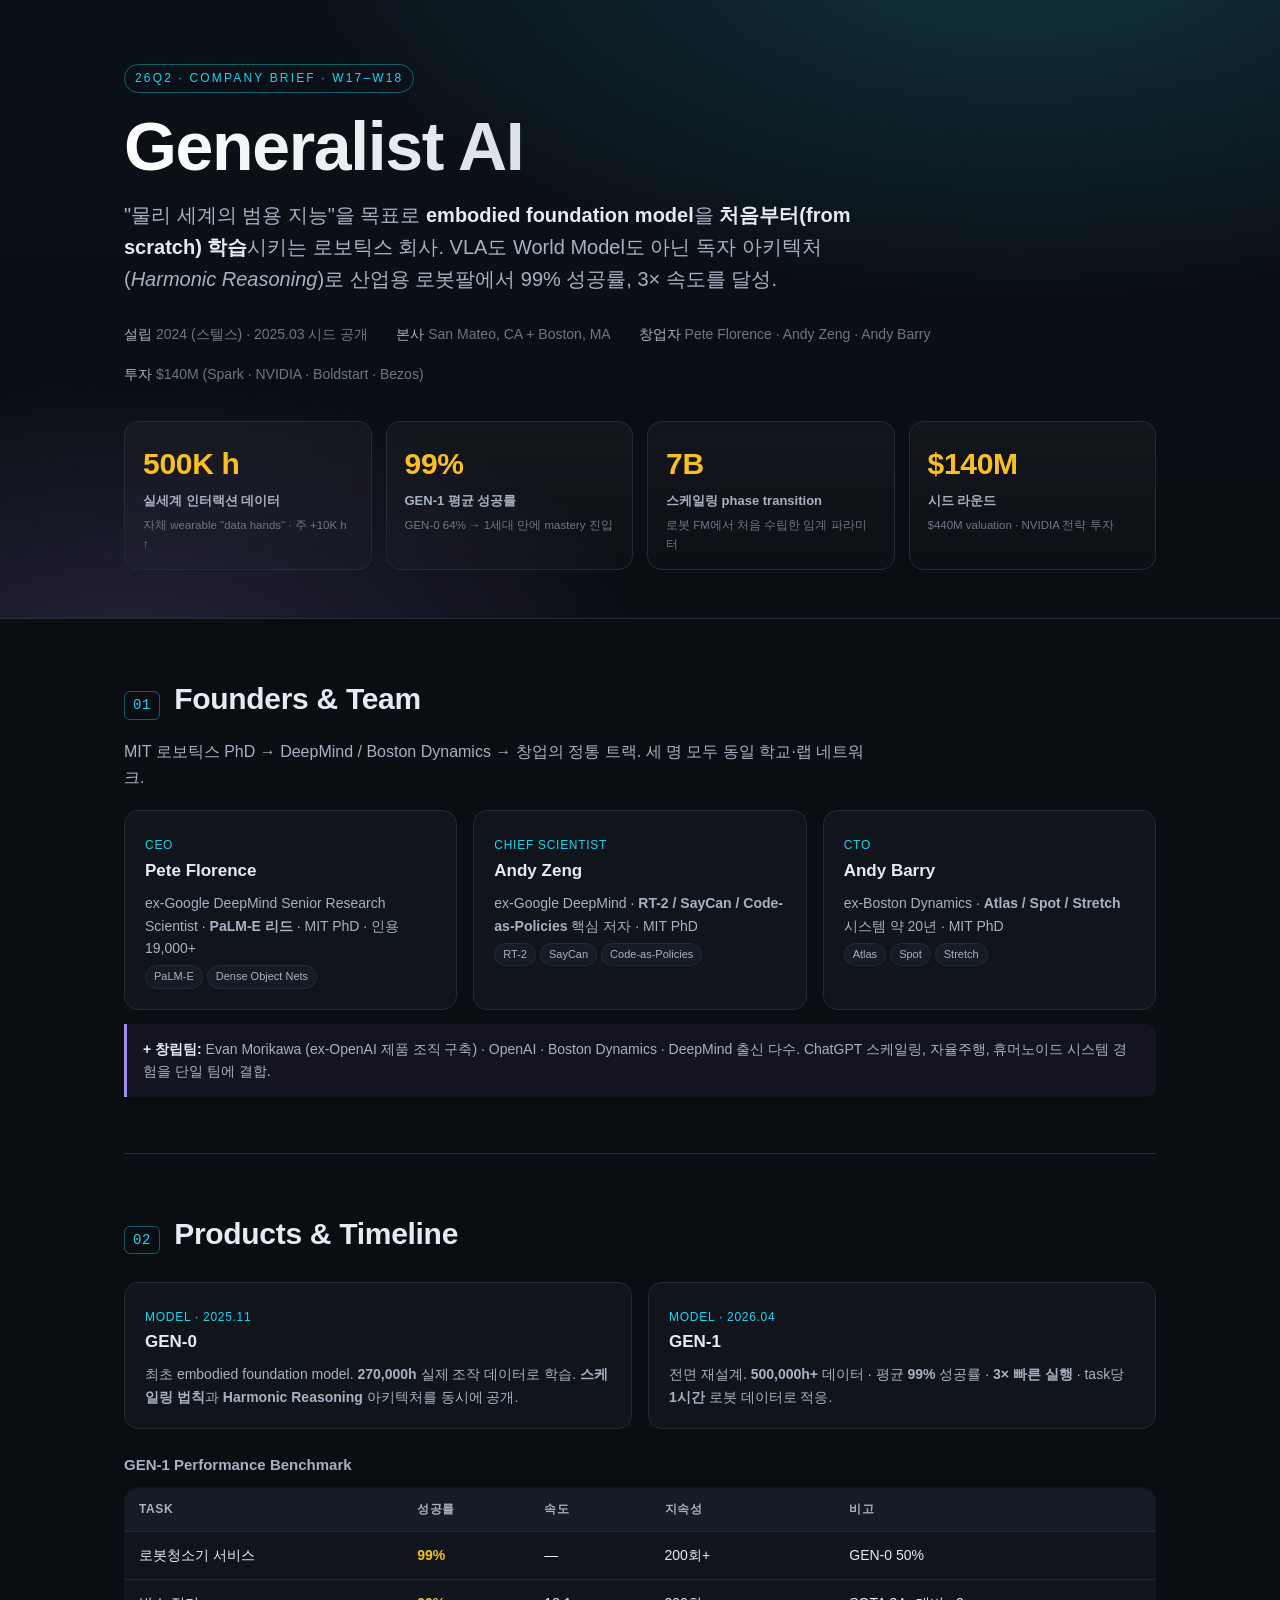
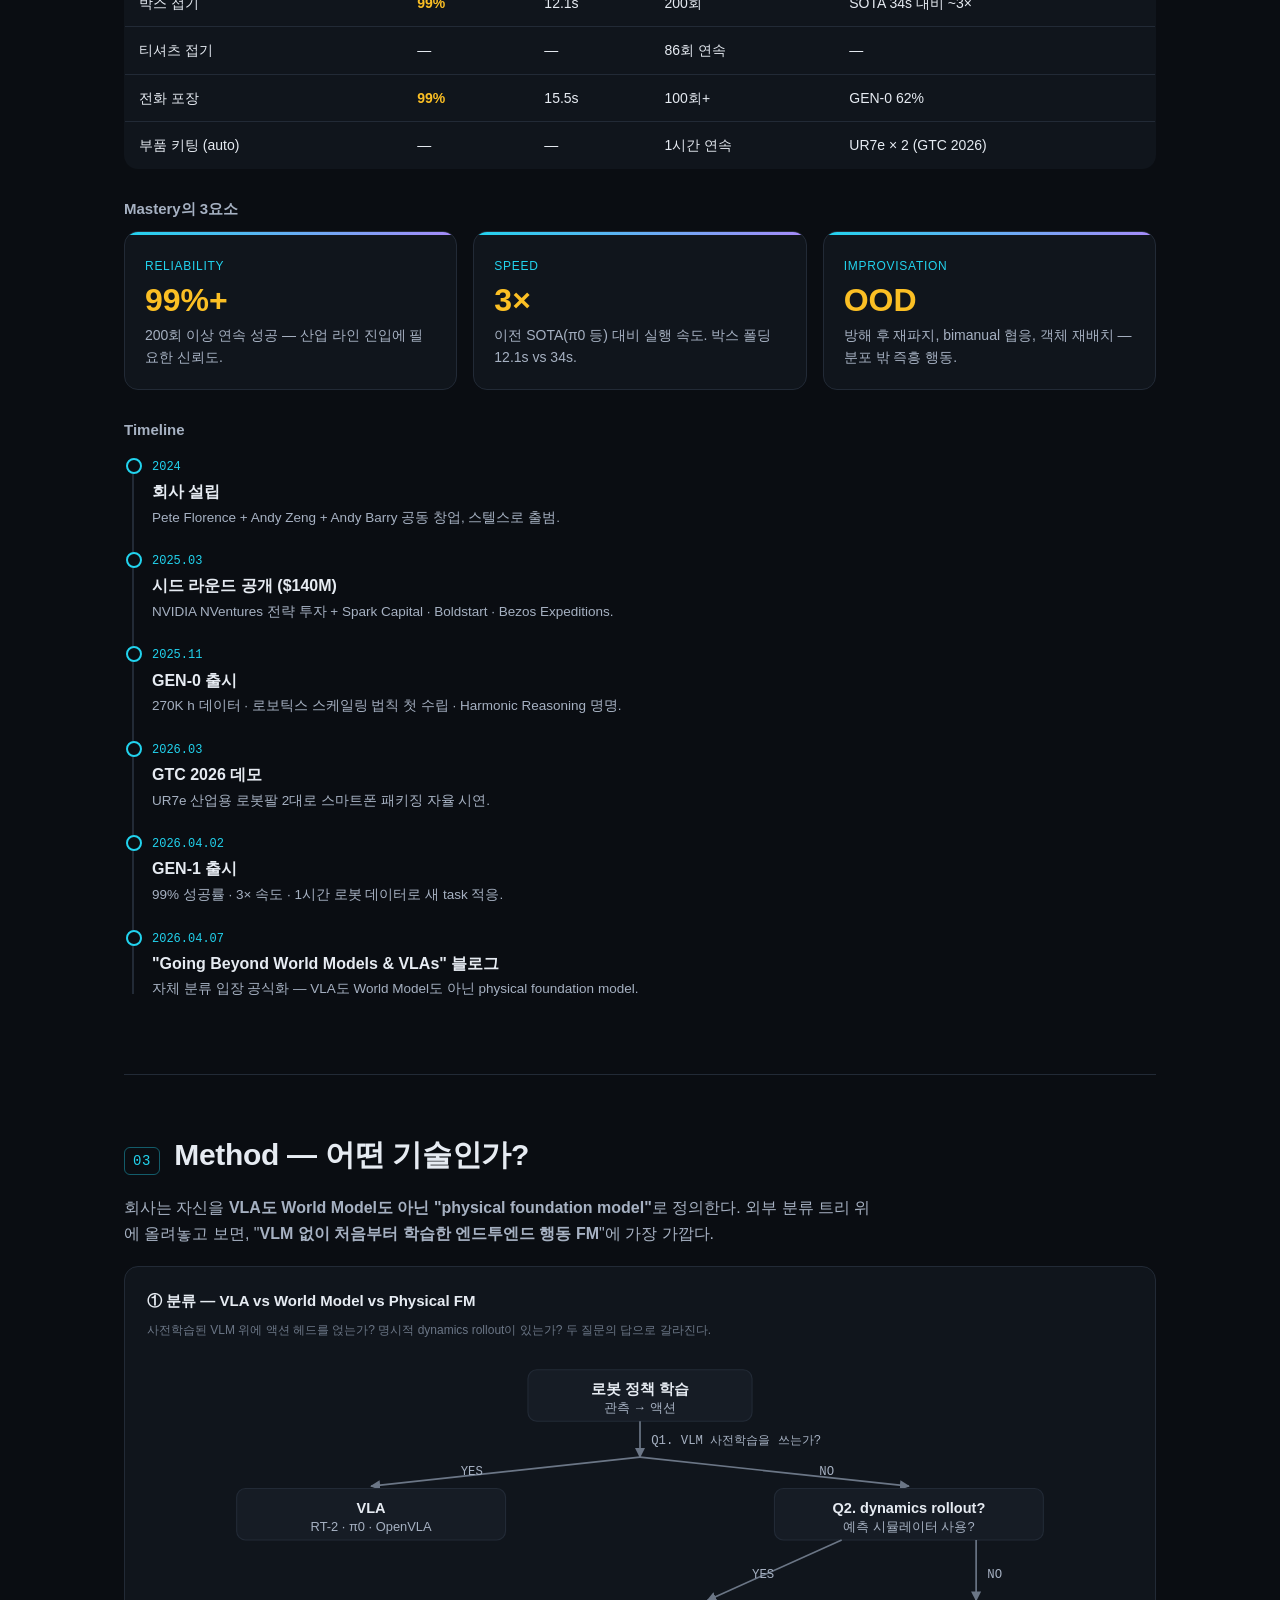
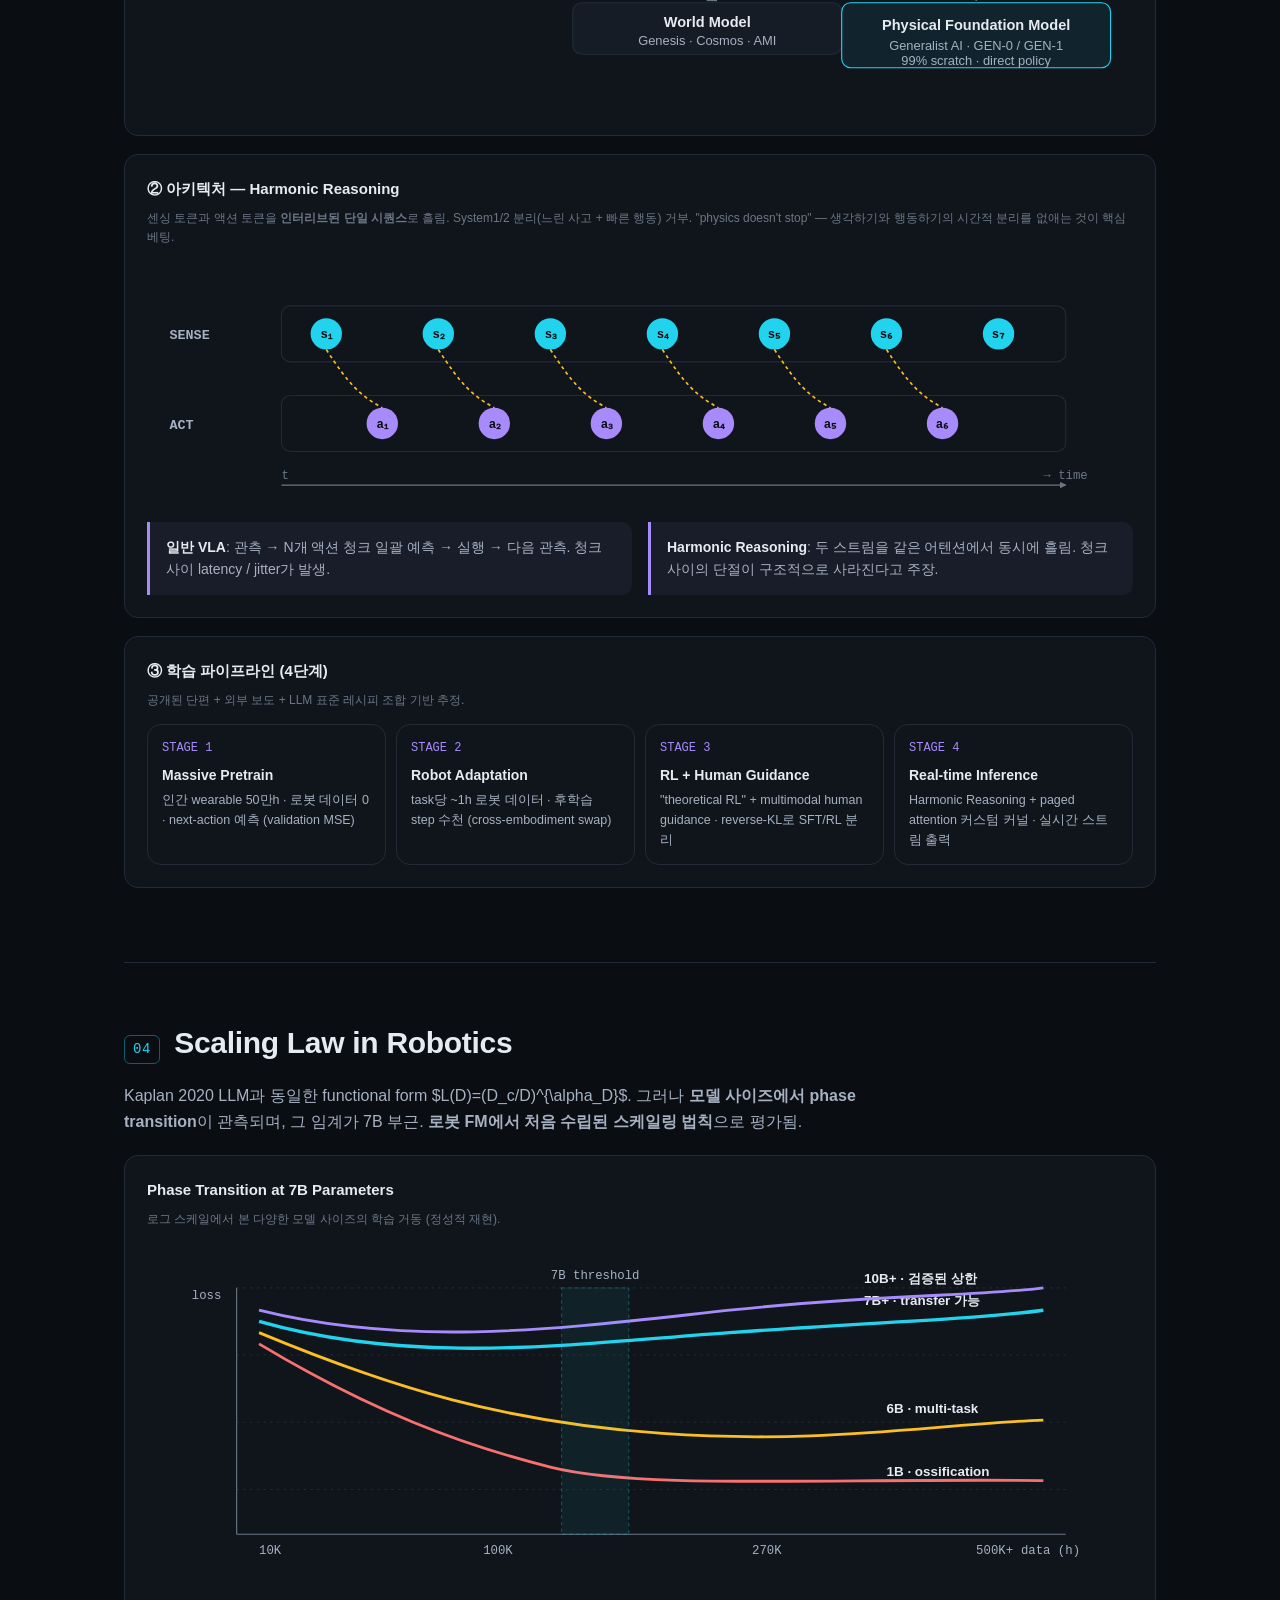
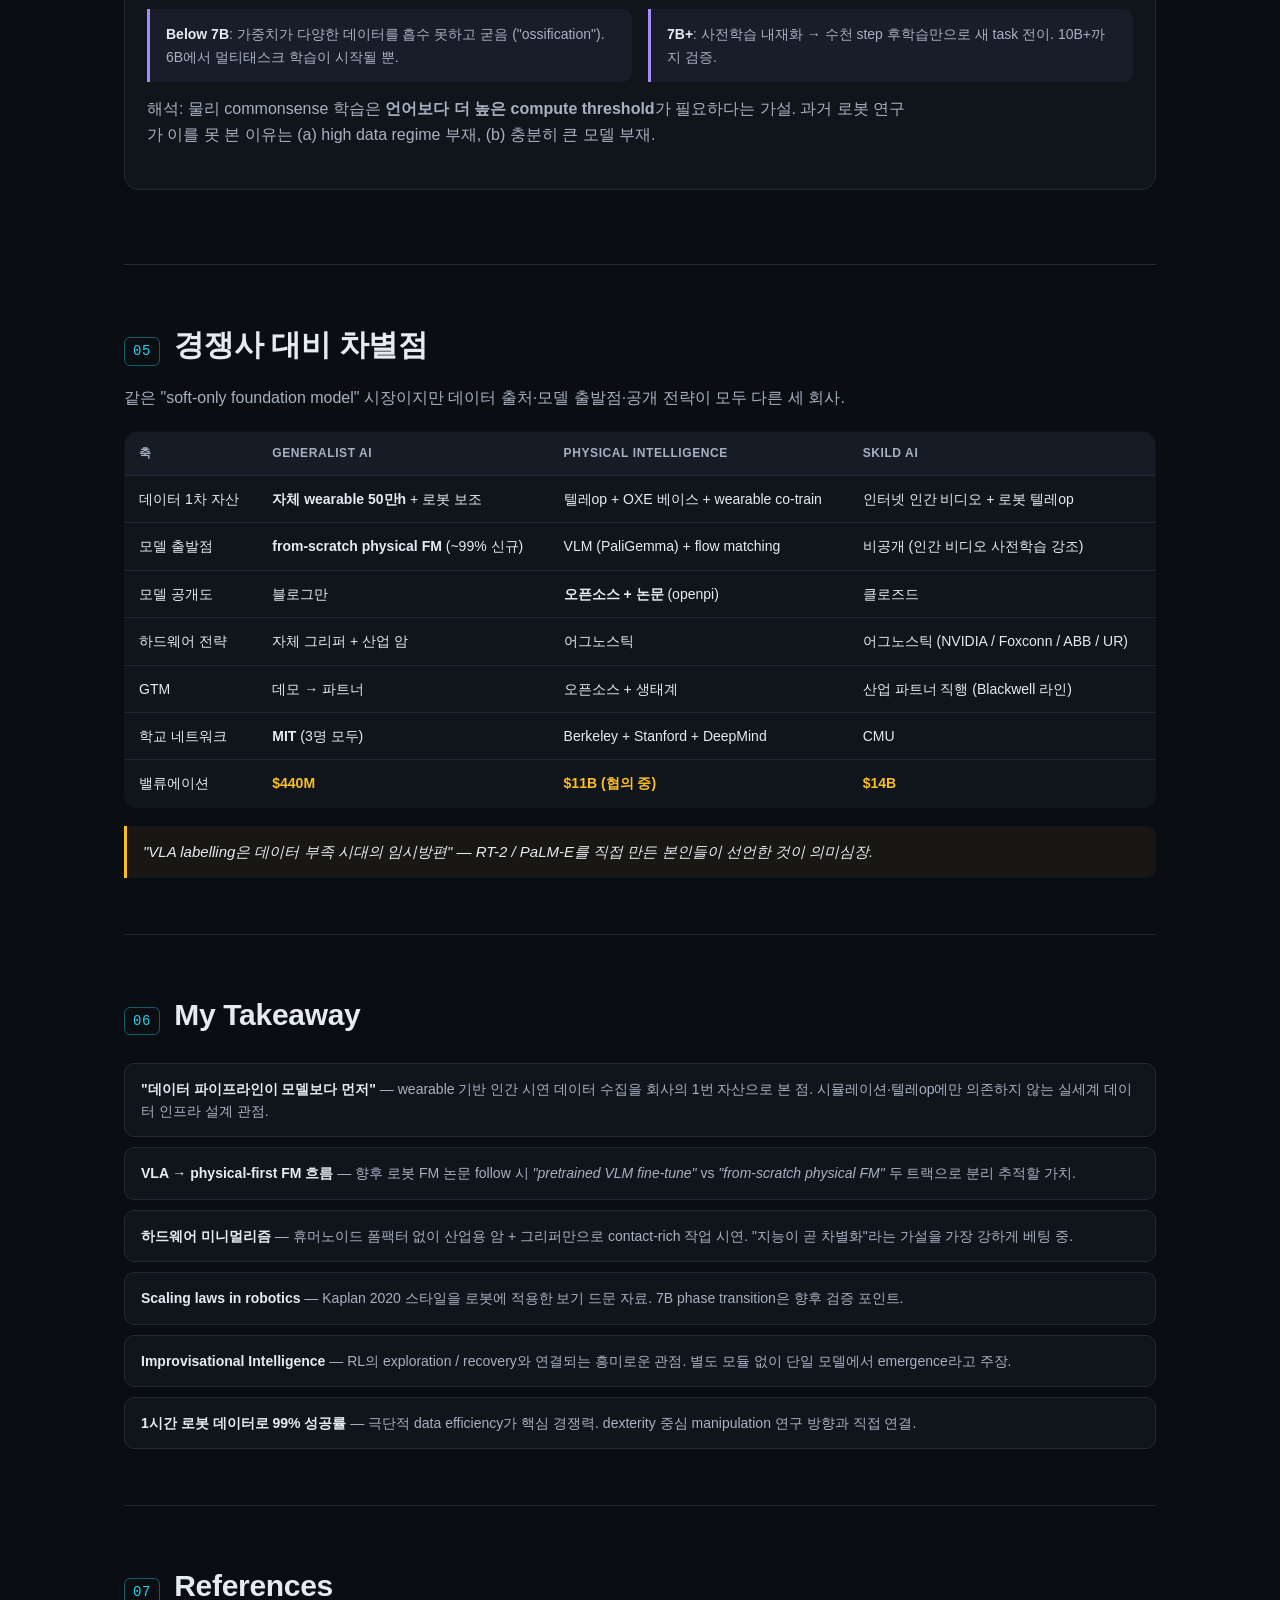
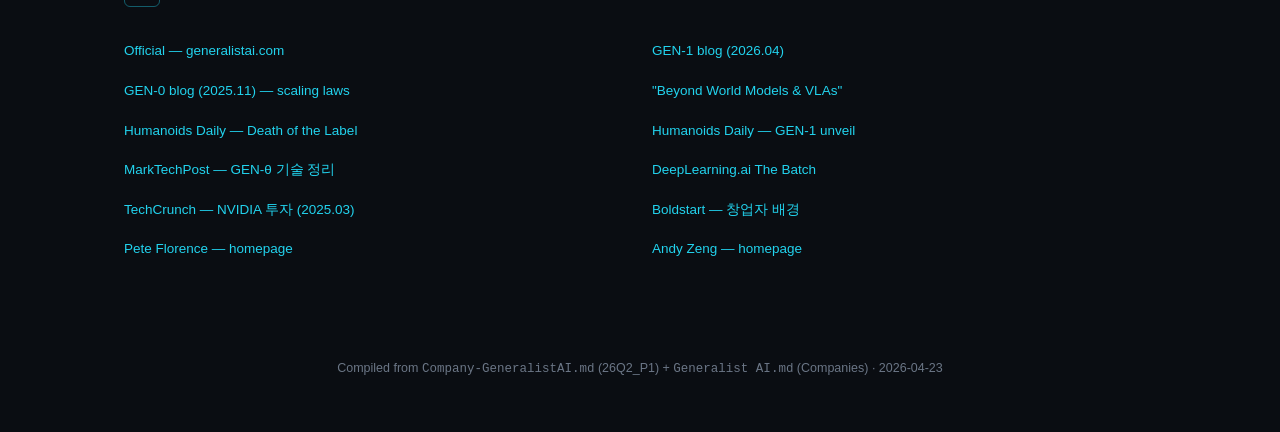
==== Company-GeneralistAI.html @ 7116df8a "Publish Generalist AI brief and LLM_WIKI explainer Initial publish branch with two static HTML brief" ====
<!doctype html>
<html lang="ko">
<head>
<meta charset="utf-8" />
<meta name="viewport" content="width=device-width,initial-scale=1" />
<title>Generalist AI — Company Brief</title>
<style>
  :root{
    --bg:#0a0d12;
    --bg-2:#10151c;
    --bg-3:#161c25;
    --line:#222a36;
    --text:#e6ebf2;
    --text-2:#a6b1c2;
    --muted:#6b7686;
    --accent:#22d3ee;       /* cyan — 데이터/모델 */
    --accent-2:#fbbf24;     /* amber — 강조 수치 */
    --accent-3:#a78bfa;     /* purple — method */
    --good:#34d399;
    --warn:#f87171;
    --radius:14px;
    --maxw:1080px;
  }
  *{box-sizing:border-box}
  html,body{margin:0;padding:0;background:var(--bg);color:var(--text);
    font-family:-apple-system,BlinkMacSystemFont,"Pretendard","Segoe UI",Roboto,"Apple SD Gothic Neo",sans-serif;
    line-height:1.6;-webkit-font-smoothing:antialiased}
  code,.mono{font-family:ui-monospace,SFMono-Regular,"SF Mono",Menlo,Consolas,monospace}
  a{color:var(--accent);text-decoration:none;border-bottom:1px dashed rgba(34,211,238,.4)}
  a:hover{color:#67e8f9;border-bottom-color:#67e8f9}

  .wrap{max-width:var(--maxw);margin:0 auto;padding:0 24px}

  /* ---------- HERO ---------- */
  header.hero{
    position:relative;overflow:hidden;
    background:
      radial-gradient(1200px 600px at 80% -10%, rgba(34,211,238,.18), transparent 60%),
      radial-gradient(900px 500px at 10% 110%, rgba(167,139,250,.18), transparent 60%),
      linear-gradient(180deg, #0b1118, #0a0d12);
    border-bottom:1px solid var(--line);
  }
  .hero-inner{padding:64px 24px 48px}
  .eyebrow{
    display:inline-block;color:var(--accent);font-size:12px;letter-spacing:.18em;
    text-transform:uppercase;border:1px solid rgba(34,211,238,.4);
    padding:4px 10px;border-radius:999px;margin-bottom:18px
  }
  h1.title{
    font-size:clamp(36px,6vw,68px);line-height:1.05;margin:0 0 16px;
    letter-spacing:-.02em;font-weight:800;
    background:linear-gradient(90deg,#fff 0%,#a6b1c2 100%);
    -webkit-background-clip:text;background-clip:text;color:transparent;
  }
  .lede{font-size:clamp(16px,2vw,20px);color:var(--text-2);max-width:780px;margin:0 0 28px}
  .lede strong{color:var(--text)}
  .meta-row{display:flex;flex-wrap:wrap;gap:18px 28px;color:var(--muted);font-size:14px}
  .meta-row span b{color:var(--text-2);font-weight:500}

  /* ---------- STATS ---------- */
  .stats{
    display:grid;grid-template-columns:repeat(4,1fr);gap:14px;
    margin:36px 0 0
  }
  @media (max-width:760px){.stats{grid-template-columns:repeat(2,1fr)}}
  .stat{
    background:linear-gradient(180deg,rgba(255,255,255,.03),rgba(255,255,255,.01));
    border:1px solid var(--line);border-radius:var(--radius);
    padding:18px 18px 16px;
  }
  .stat .num{font-size:clamp(24px,3vw,30px);font-weight:700;color:var(--accent-2);letter-spacing:-.01em}
  .stat .lbl{color:var(--text-2);font-size:13px;margin-top:4px}
  .stat .sub{color:var(--muted);font-size:11.5px;margin-top:6px}

  /* ---------- SECTIONS ---------- */
  section{padding:56px 0;border-bottom:1px solid var(--line)}
  section:last-of-type{border-bottom:none}
  .h2{display:flex;align-items:baseline;gap:14px;margin:0 0 24px}
  .h2 .num{
    font-family:ui-monospace,monospace;color:var(--accent);
    font-size:14px;letter-spacing:.05em;border:1px solid rgba(34,211,238,.4);
    padding:2px 8px;border-radius:6px
  }
  .h2 h2{font-size:clamp(22px,3vw,30px);margin:0;letter-spacing:-.01em}
  .lead{color:var(--text-2);max-width:760px;margin:-8px 0 20px}

  /* ---------- CARDS ---------- */
  .grid-3{display:grid;grid-template-columns:repeat(3,1fr);gap:16px}
  .grid-2{display:grid;grid-template-columns:repeat(2,1fr);gap:16px}
  @media (max-width:820px){.grid-3,.grid-2{grid-template-columns:1fr}}

  .card{
    background:var(--bg-2);border:1px solid var(--line);border-radius:var(--radius);
    padding:20px
  }
  .card h3{margin:0 0 6px;font-size:17px}
  .card .role{color:var(--accent);font-size:12px;letter-spacing:.06em;text-transform:uppercase}
  .card p{color:var(--text-2);margin:8px 0 0;font-size:14px}
  .pill{
    display:inline-block;font-size:11px;color:var(--text-2);
    border:1px solid var(--line);border-radius:999px;padding:2px 8px;margin:6px 4px 0 0;
    background:var(--bg-3)
  }

  /* mastery cards */
  .mastery .card{position:relative;overflow:hidden}
  .mastery .card::before{
    content:"";position:absolute;inset:0 0 auto 0;height:3px;
    background:linear-gradient(90deg,var(--accent),var(--accent-3))
  }
  .mastery .big{font-size:32px;font-weight:800;color:var(--accent-2);line-height:1;margin-top:6px}

  /* ---------- TABLES ---------- */
  table{width:100%;border-collapse:collapse;font-size:14px;background:var(--bg-2);
    border:1px solid var(--line);border-radius:var(--radius);overflow:hidden}
  th,td{padding:12px 14px;text-align:left;border-bottom:1px solid var(--line);vertical-align:top}
  th{background:var(--bg-3);color:var(--text-2);font-weight:600;font-size:12px;
    letter-spacing:.05em;text-transform:uppercase}
  tr:last-child td{border-bottom:none}
  td.num{font-variant-numeric:tabular-nums;color:var(--accent-2);font-weight:600}
  .scroll{overflow-x:auto}

  /* ---------- TIMELINE ---------- */
  .timeline{position:relative;padding-left:28px;margin:0}
  .timeline::before{content:"";position:absolute;left:8px;top:6px;bottom:6px;width:2px;background:var(--line)}
  .tl-item{position:relative;margin:0 0 18px}
  .tl-item::before{content:"";position:absolute;left:-26px;top:6px;width:12px;height:12px;border-radius:50%;
    background:var(--bg);border:2px solid var(--accent)}
  .tl-item .date{font-family:ui-monospace,monospace;color:var(--accent);font-size:12px}
  .tl-item .ev{color:var(--text);font-weight:600;margin-top:2px}
  .tl-item .desc{color:var(--text-2);font-size:13.5px;margin-top:2px}

  /* ---------- METHOD diagrams ---------- */
  .diagram{
    background:var(--bg-2);border:1px solid var(--line);border-radius:var(--radius);
    padding:22px;margin:0 0 18px
  }
  .diagram h3{margin:0 0 8px;font-size:15px;color:var(--text)}
  .diagram .cap{color:var(--muted);font-size:12px;margin:0 0 14px}
  svg{display:block;max-width:100%;height:auto}

  /* pipeline */
  .pipeline{display:grid;grid-template-columns:repeat(4,1fr);gap:10px}
  @media (max-width:820px){.pipeline{grid-template-columns:1fr 1fr}}
  .stage{
    background:var(--bg-2);border:1px solid var(--line);border-radius:var(--radius);padding:14px;
    position:relative
  }
  .stage .step{font-family:ui-monospace,monospace;color:var(--accent-3);font-size:12px}
  .stage h4{margin:6px 0 4px;font-size:14px}
  .stage p{margin:0;color:var(--text-2);font-size:12.5px}

  /* takeaways */
  ul.tk{list-style:none;padding:0;margin:0;display:grid;gap:10px}
  ul.tk li{
    background:var(--bg-2);border:1px solid var(--line);border-radius:10px;padding:14px 16px;
    color:var(--text-2);font-size:14px
  }
  ul.tk li b{color:var(--text)}

  /* references */
  .refs{display:grid;grid-template-columns:1fr 1fr;gap:6px 24px}
  @media (max-width:760px){.refs{grid-template-columns:1fr}}
  .refs a{font-size:13.5px;display:block;padding:6px 0;border-bottom:0}
  .refs a:hover{color:#67e8f9}

  footer{padding:36px 24px 60px;text-align:center;color:var(--muted);font-size:12.5px}
  footer a{color:var(--text-2);border:none}

  .callout{
    border-left:3px solid var(--accent-3);background:rgba(167,139,250,.06);
    padding:14px 16px;border-radius:0 10px 10px 0;color:var(--text-2);font-size:14px
  }
  .callout b{color:var(--text)}
  .quote{
    border-left:3px solid var(--accent-2);background:rgba(251,191,36,.06);
    padding:14px 16px;border-radius:0 10px 10px 0;color:var(--text);font-size:15px;
    font-style:italic
  }
</style>
</head>
<body>

<header class="hero">
  <div class="wrap hero-inner">
    <span class="eyebrow">26Q2 · Company Brief · W17–W18</span>
    <h1 class="title">Generalist&nbsp;AI</h1>
    <p class="lede">
      "물리 세계의 범용 지능"을 목표로 <strong>embodied foundation model</strong>을
      <strong>처음부터(from scratch) 학습</strong>시키는 로보틱스 회사. VLA도 World Model도 아닌
      독자 아키텍처(<em>Harmonic Reasoning</em>)로 산업용 로봇팔에서 99% 성공률, 3× 속도를 달성.
    </p>

    <div class="meta-row">
      <span><b>설립</b> 2024 (스텔스) · 2025.03 시드 공개</span>
      <span><b>본사</b> San Mateo, CA + Boston, MA</span>
      <span><b>창업자</b> Pete Florence · Andy Zeng · Andy Barry</span>
      <span><b>투자</b> $140M (Spark · NVIDIA · Boldstart · Bezos)</span>
    </div>

    <div class="stats">
      <div class="stat">
        <div class="num">500K h</div>
        <div class="lbl">실세계 인터랙션 데이터</div>
        <div class="sub">자체 wearable "data hands" · 주 +10K h ↑</div>
      </div>
      <div class="stat">
        <div class="num">99%</div>
        <div class="lbl">GEN-1 평균 성공률</div>
        <div class="sub">GEN-0 64% → 1세대 만에 mastery 진입</div>
      </div>
      <div class="stat">
        <div class="num">7B</div>
        <div class="lbl">스케일링 phase transition</div>
        <div class="sub">로봇 FM에서 처음 수립한 임계 파라미터</div>
      </div>
      <div class="stat">
        <div class="num">$140M</div>
        <div class="lbl">시드 라운드</div>
        <div class="sub">$440M valuation · NVIDIA 전략 투자</div>
      </div>
    </div>
  </div>
</header>

<main class="wrap">

  <!-- 1. Founders -->
  <section>
    <div class="h2"><span class="num">01</span><h2>Founders &amp; Team</h2></div>
    <p class="lead">MIT 로보틱스 PhD → DeepMind / Boston Dynamics → 창업의 정통 트랙. 세 명 모두 동일 학교·랩 네트워크.</p>

    <div class="grid-3">
      <div class="card">
        <span class="role">CEO</span>
        <h3>Pete Florence</h3>
        <p>ex-Google DeepMind Senior Research Scientist · <b>PaLM-E 리드</b> · MIT PhD · 인용 19,000+</p>
        <span class="pill">PaLM-E</span><span class="pill">Dense Object Nets</span>
      </div>
      <div class="card">
        <span class="role">Chief Scientist</span>
        <h3>Andy Zeng</h3>
        <p>ex-Google DeepMind · <b>RT-2 / SayCan / Code-as-Policies</b> 핵심 저자 · MIT PhD</p>
        <span class="pill">RT-2</span><span class="pill">SayCan</span><span class="pill">Code-as-Policies</span>
      </div>
      <div class="card">
        <span class="role">CTO</span>
        <h3>Andy Barry</h3>
        <p>ex-Boston Dynamics · <b>Atlas / Spot / Stretch</b> 시스템 약 20년 · MIT PhD</p>
        <span class="pill">Atlas</span><span class="pill">Spot</span><span class="pill">Stretch</span>
      </div>
    </div>

    <div class="callout" style="margin-top:14px">
      <b>+ 창립팀:</b> Evan Morikawa (ex-OpenAI 제품 조직 구축) · OpenAI · Boston Dynamics · DeepMind 출신 다수.
      ChatGPT 스케일링, 자율주행, 휴머노이드 시스템 경험을 단일 팀에 결합.
    </div>
  </section>

  <!-- 2. Products / Timeline -->
  <section>
    <div class="h2"><span class="num">02</span><h2>Products &amp; Timeline</h2></div>

    <div class="grid-2">
      <div class="card">
        <span class="role">Model · 2025.11</span>
        <h3>GEN-0</h3>
        <p>최초 embodied foundation model. <b>270,000h</b> 실제 조작 데이터로 학습.
          <b>스케일링 법칙</b>과 <b>Harmonic Reasoning</b> 아키텍처를 동시에 공개.</p>
      </div>
      <div class="card">
        <span class="role">Model · 2026.04</span>
        <h3>GEN-1</h3>
        <p>전면 재설계. <b>500,000h+</b> 데이터 · 평균 <b>99%</b> 성공률 · <b>3× 빠른 실행</b> ·
          task당 <b>1시간</b> 로봇 데이터로 적응.</p>
      </div>
    </div>

    <h3 style="font-size:15px;margin:24px 0 10px;color:var(--text-2)">GEN-1 Performance Benchmark</h3>
    <div class="scroll">
      <table>
        <thead><tr>
          <th>Task</th><th>성공률</th><th>속도</th><th>지속성</th><th>비고</th>
        </tr></thead>
        <tbody>
          <tr><td>로봇청소기 서비스</td><td class="num">99%</td><td>—</td><td>200회+</td><td>GEN-0 50%</td></tr>
          <tr><td>박스 접기</td><td class="num">99%</td><td>12.1s</td><td>200회</td><td>SOTA 34s 대비 ~3×</td></tr>
          <tr><td>티셔츠 접기</td><td>—</td><td>—</td><td>86회 연속</td><td>—</td></tr>
          <tr><td>전화 포장</td><td class="num">99%</td><td>15.5s</td><td>100회+</td><td>GEN-0 62%</td></tr>
          <tr><td>부품 키팅 (auto)</td><td>—</td><td>—</td><td>1시간 연속</td><td>UR7e × 2 (GTC 2026)</td></tr>
        </tbody>
      </table>
    </div>

    <h3 style="font-size:15px;margin:28px 0 10px;color:var(--text-2)">Mastery의 3요소</h3>
    <div class="grid-3 mastery">
      <div class="card">
        <span class="role">Reliability</span>
        <div class="big">99%+</div>
        <p>200회 이상 연속 성공 — 산업 라인 진입에 필요한 신뢰도.</p>
      </div>
      <div class="card">
        <span class="role">Speed</span>
        <div class="big">3×</div>
        <p>이전 SOTA(π0 등) 대비 실행 속도. 박스 폴딩 12.1s vs 34s.</p>
      </div>
      <div class="card">
        <span class="role">Improvisation</span>
        <div class="big">OOD</div>
        <p>방해 후 재파지, bimanual 협응, 객체 재배치 — 분포 밖 즉흥 행동.</p>
      </div>
    </div>

    <h3 style="font-size:15px;margin:28px 0 10px;color:var(--text-2)">Timeline</h3>
    <ul class="timeline">
      <li class="tl-item"><div class="date">2024</div><div class="ev">회사 설립</div>
        <div class="desc">Pete Florence + Andy Zeng + Andy Barry 공동 창업, 스텔스로 출범.</div></li>
      <li class="tl-item"><div class="date">2025.03</div><div class="ev">시드 라운드 공개 ($140M)</div>
        <div class="desc">NVIDIA NVentures 전략 투자 + Spark Capital · Boldstart · Bezos Expeditions.</div></li>
      <li class="tl-item"><div class="date">2025.11</div><div class="ev">GEN-0 출시</div>
        <div class="desc">270K h 데이터 · 로보틱스 스케일링 법칙 첫 수립 · Harmonic Reasoning 명명.</div></li>
      <li class="tl-item"><div class="date">2026.03</div><div class="ev">GTC 2026 데모</div>
        <div class="desc">UR7e 산업용 로봇팔 2대로 스마트폰 패키징 자율 시연.</div></li>
      <li class="tl-item"><div class="date">2026.04.02</div><div class="ev">GEN-1 출시</div>
        <div class="desc">99% 성공률 · 3× 속도 · 1시간 로봇 데이터로 새 task 적응.</div></li>
      <li class="tl-item"><div class="date">2026.04.07</div><div class="ev">"Going Beyond World Models &amp; VLAs" 블로그</div>
        <div class="desc">자체 분류 입장 공식화 — VLA도 World Model도 아닌 physical foundation model.</div></li>
    </ul>
  </section>

  <!-- 3. Method -->
  <section>
    <div class="h2"><span class="num">03</span><h2>Method — 어떤 기술인가?</h2></div>
    <p class="lead">
      회사는 자신을 <b>VLA도 World Model도 아닌 "physical foundation model"</b>로 정의한다.
      외부 분류 트리 위에 올려놓고 보면, "<b>VLM 없이 처음부터 학습한 엔드투엔드 행동 FM</b>"에 가장 가깝다.
    </p>

    <!-- diagram 1: classification tree -->
    <div class="diagram">
      <h3>① 분류 — VLA vs World Model vs Physical FM</h3>
      <p class="cap">사전학습된 VLM 위에 액션 헤드를 얹는가? 명시적 dynamics rollout이 있는가? 두 질문의 답으로 갈라진다.</p>

      <svg viewBox="0 0 880 320" role="img" aria-label="classification tree">
        <defs>
          <marker id="arr" viewBox="0 0 10 10" refX="9" refY="5" markerWidth="6" markerHeight="6" orient="auto">
            <path d="M0,0 L10,5 L0,10 z" fill="#6b7686"/>
          </marker>
          <style>
            .nbox{fill:#161c25;stroke:#222a36}
            .nlabel{fill:#e6ebf2;font:600 13px -apple-system,sans-serif}
            .nsub{fill:#a6b1c2;font:11.5px -apple-system,sans-serif}
            .edge{stroke:#6b7686;stroke-width:1.5;fill:none}
            .elabel{fill:#a6b1c2;font:11px ui-monospace,monospace}
            .hi{stroke:#22d3ee;fill:rgba(34,211,238,.08)}
            .hi .nlabel{fill:#22d3ee}
          </style>
        </defs>

        <!-- root -->
        <rect x="340" y="14" width="200" height="46" rx="8" class="nbox"/>
        <text x="440" y="36" text-anchor="middle" class="nlabel">로봇 정책 학습</text>
        <text x="440" y="52" text-anchor="middle" class="nsub">관측 → 액션</text>

        <!-- Q1 -->
        <line x1="440" y1="60" x2="440" y2="92" class="edge" marker-end="url(#arr)"/>
        <text x="450" y="80" class="elabel">Q1. VLM 사전학습을 쓰는가?</text>

        <!-- left: Yes VLM -->
        <line x1="440" y1="92" x2="200" y2="118" class="edge" marker-end="url(#arr)"/>
        <text x="280" y="108" class="elabel">YES</text>
        <rect x="80" y="120" width="240" height="46" rx="8" class="nbox"/>
        <text x="200" y="142" text-anchor="middle" class="nlabel">VLA</text>
        <text x="200" y="158" text-anchor="middle" class="nsub">RT-2 · π0 · OpenVLA</text>

        <!-- right: dynamics -->
        <line x1="440" y1="92" x2="680" y2="118" class="edge" marker-end="url(#arr)"/>
        <text x="600" y="108" class="elabel">NO</text>
        <rect x="560" y="120" width="240" height="46" rx="8" class="nbox"/>
        <text x="680" y="142" text-anchor="middle" class="nlabel">Q2. dynamics rollout?</text>
        <text x="680" y="158" text-anchor="middle" class="nsub">예측 시뮬레이터 사용?</text>

        <!-- world model -->
        <line x1="620" y1="166" x2="500" y2="220" class="edge" marker-end="url(#arr)"/>
        <text x="540" y="200" class="elabel">YES</text>
        <rect x="380" y="222" width="240" height="46" rx="8" class="nbox"/>
        <text x="500" y="244" text-anchor="middle" class="nlabel">World Model</text>
        <text x="500" y="260" text-anchor="middle" class="nsub">Genesis · Cosmos · AMI</text>

        <!-- physical FM (Generalist) -->
        <line x1="740" y1="166" x2="740" y2="220" class="edge" marker-end="url(#arr)"/>
        <text x="750" y="200" class="elabel">NO</text>
        <rect x="620" y="222" width="240" height="58" rx="8" class="nbox hi"/>
        <text x="740" y="246" text-anchor="middle" class="nlabel">Physical Foundation Model</text>
        <text x="740" y="264" text-anchor="middle" class="nsub">Generalist AI · GEN-0 / GEN-1</text>
        <text x="740" y="278" text-anchor="middle" class="nsub">99% scratch · direct policy</text>
      </svg>
    </div>

    <!-- diagram 2: harmonic reasoning -->
    <div class="diagram">
      <h3>② 아키텍처 — Harmonic Reasoning</h3>
      <p class="cap">
        센싱 토큰과 액션 토큰을 <b>인터리브된 단일 시퀀스</b>로 흘림. System1/2 분리(느린 사고 + 빠른 행동) 거부.
        "physics doesn't stop" — 생각하기와 행동하기의 시간적 분리를 없애는 것이 핵심 베팅.
      </p>

      <svg viewBox="0 0 880 220" role="img" aria-label="harmonic reasoning token stream">
        <defs>
          <style>
            .lane{fill:#10151c;stroke:#222a36}
            .lane-l{fill:#a6b1c2;font:600 12px ui-monospace,monospace}
            .tok-s{fill:#22d3ee}
            .tok-a{fill:#a78bfa}
            .toklabel{fill:#0a0d12;font:600 11px ui-monospace,monospace}
            .axis{stroke:#6b7686;stroke-width:1}
            .axisl{fill:#6b7686;font:11px ui-monospace,monospace}
            .arrow{stroke:#fbbf24;stroke-width:1.5;fill:none;stroke-dasharray:3 3}
          </style>
        </defs>

        <!-- lanes -->
        <rect x="120" y="40" width="700" height="50" rx="8" class="lane"/>
        <text x="20" y="70" class="lane-l">SENSE</text>
        <rect x="120" y="120" width="700" height="50" rx="8" class="lane"/>
        <text x="20" y="150" class="lane-l">ACT</text>

        <!-- sense tokens -->
        <g>
          <circle cx="160" cy="65" r="14" class="tok-s"/><text x="160" y="69" text-anchor="middle" class="toklabel">s₁</text>
          <circle cx="260" cy="65" r="14" class="tok-s"/><text x="260" y="69" text-anchor="middle" class="toklabel">s₂</text>
          <circle cx="360" cy="65" r="14" class="tok-s"/><text x="360" y="69" text-anchor="middle" class="toklabel">s₃</text>
          <circle cx="460" cy="65" r="14" class="tok-s"/><text x="460" y="69" text-anchor="middle" class="toklabel">s₄</text>
          <circle cx="560" cy="65" r="14" class="tok-s"/><text x="560" y="69" text-anchor="middle" class="toklabel">s₅</text>
          <circle cx="660" cy="65" r="14" class="tok-s"/><text x="660" y="69" text-anchor="middle" class="toklabel">s₆</text>
          <circle cx="760" cy="65" r="14" class="tok-s"/><text x="760" y="69" text-anchor="middle" class="toklabel">s₇</text>
        </g>
        <!-- act tokens (offset, asynchronous) -->
        <g>
          <circle cx="210" cy="145" r="14" class="tok-a"/><text x="210" y="149" text-anchor="middle" class="toklabel">a₁</text>
          <circle cx="310" cy="145" r="14" class="tok-a"/><text x="310" y="149" text-anchor="middle" class="toklabel">a₂</text>
          <circle cx="410" cy="145" r="14" class="tok-a"/><text x="410" y="149" text-anchor="middle" class="toklabel">a₃</text>
          <circle cx="510" cy="145" r="14" class="tok-a"/><text x="510" y="149" text-anchor="middle" class="toklabel">a₄</text>
          <circle cx="610" cy="145" r="14" class="tok-a"/><text x="610" y="149" text-anchor="middle" class="toklabel">a₅</text>
          <circle cx="710" cy="145" r="14" class="tok-a"/><text x="710" y="149" text-anchor="middle" class="toklabel">a₆</text>
        </g>

        <!-- causal arrows -->
        <path d="M160,79 C 180,110 190,120 210,131" class="arrow"/>
        <path d="M260,79 C 280,110 290,120 310,131" class="arrow"/>
        <path d="M360,79 C 380,110 390,120 410,131" class="arrow"/>
        <path d="M460,79 C 480,110 490,120 510,131" class="arrow"/>
        <path d="M560,79 C 580,110 590,120 610,131" class="arrow"/>
        <path d="M660,79 C 680,110 690,120 710,131" class="arrow"/>

        <!-- time axis -->
        <line x1="120" y1="200" x2="820" y2="200" class="axis" marker-end="url(#arr)"/>
        <text x="120" y="195" class="axisl">t</text>
        <text x="800" y="195" class="axisl">→ time</text>
      </svg>

      <div class="grid-2" style="margin-top:14px">
        <div class="callout">
          <b>일반 VLA</b>: 관측 → N개 액션 청크 일괄 예측 → 실행 → 다음 관측.
          청크 사이 latency / jitter가 발생.
        </div>
        <div class="callout">
          <b>Harmonic Reasoning</b>: 두 스트림을 같은 어텐션에서 동시에 흘림.
          청크 사이의 단절이 구조적으로 사라진다고 주장.
        </div>
      </div>
    </div>

    <!-- diagram 3: pipeline -->
    <div class="diagram">
      <h3>③ 학습 파이프라인 (4단계)</h3>
      <p class="cap">공개된 단편 + 외부 보도 + LLM 표준 레시피 조합 기반 추정.</p>
      <div class="pipeline">
        <div class="stage">
          <div class="step">STAGE 1</div>
          <h4>Massive Pretrain</h4>
          <p>인간 wearable 50만h · 로봇 데이터 0 · next-action 예측 (validation MSE)</p>
        </div>
        <div class="stage">
          <div class="step">STAGE 2</div>
          <h4>Robot Adaptation</h4>
          <p>task당 ~1h 로봇 데이터 · 후학습 step 수천 (cross-embodiment swap)</p>
        </div>
        <div class="stage">
          <div class="step">STAGE 3</div>
          <h4>RL + Human Guidance</h4>
          <p>"theoretical RL" + multimodal human guidance · reverse-KL로 SFT/RL 분리</p>
        </div>
        <div class="stage">
          <div class="step">STAGE 4</div>
          <h4>Real-time Inference</h4>
          <p>Harmonic Reasoning + paged attention 커스텀 커널 · 실시간 스트림 출력</p>
        </div>
      </div>
    </div>
  </section>

  <!-- 4. Scaling Law -->
  <section>
    <div class="h2"><span class="num">04</span><h2>Scaling Law in Robotics</h2></div>
    <p class="lead">
      Kaplan 2020 LLM과 동일한 functional form $L(D)=(D_c/D)^{\alpha_D}$. 그러나 <b>모델 사이즈에서 phase transition</b>이 관측되며,
      그 임계가 7B 부근. <b>로봇 FM에서 처음 수립된 스케일링 법칙</b>으로 평가됨.
    </p>

    <div class="diagram">
      <h3>Phase Transition at 7B Parameters</h3>
      <p class="cap">로그 스케일에서 본 다양한 모델 사이즈의 학습 거동 (정성적 재현).</p>

      <svg viewBox="0 0 880 320" role="img" aria-label="scaling law phase transition">
        <defs>
          <style>
            .ax{stroke:#6b7686;stroke-width:1}
            .axl{fill:#a6b1c2;font:11px ui-monospace,monospace}
            .grid{stroke:#222a36;stroke-width:1;stroke-dasharray:2 4}
            .c1{stroke:#f87171;stroke-width:2.5;fill:none}
            .c6{stroke:#fbbf24;stroke-width:2.5;fill:none}
            .c7{stroke:#22d3ee;stroke-width:3;fill:none}
            .c10{stroke:#a78bfa;stroke-width:2.5;fill:none}
            .lbl{fill:#e6ebf2;font:600 12px -apple-system,sans-serif}
          </style>
        </defs>

        <!-- grid -->
        <g>
          <line x1="80" y1="40" x2="820" y2="40" class="grid"/>
          <line x1="80" y1="100" x2="820" y2="100" class="grid"/>
          <line x1="80" y1="160" x2="820" y2="160" class="grid"/>
          <line x1="80" y1="220" x2="820" y2="220" class="grid"/>
        </g>
        <!-- axes -->
        <line x1="80" y1="40" x2="80" y2="260" class="ax"/>
        <line x1="80" y1="260" x2="820" y2="260" class="ax"/>
        <text x="40" y="50" class="axl">loss</text>
        <text x="780" y="278" class="axl">data (h)</text>
        <text x="100" y="278" class="axl">10K</text>
        <text x="300" y="278" class="axl">100K</text>
        <text x="540" y="278" class="axl">270K</text>
        <text x="740" y="278" class="axl">500K+</text>

        <!-- 1B: ossifies (flat after early descent) -->
        <path d="M100,90 C 200,150 280,180 360,200 S 600,210 800,212" class="c1"/>
        <text x="660" y="208" class="lbl" fill="#f87171">1B · ossification</text>

        <!-- 6B: improves but plateau -->
        <path d="M100,80 C 220,130 320,160 460,170 S 700,162 800,158" class="c6"/>
        <text x="660" y="152" class="lbl" fill="#fbbf24">6B · multi-task</text>

        <!-- 7B+: clean power law -->
        <path d="M100,70 C 240,110 380,90 520,80 S 740,68 800,60" class="c7"/>
        <text x="640" y="55" class="lbl" fill="#22d3ee">7B+ · transfer 가능</text>

        <!-- 10B+ -->
        <path d="M100,60 C 240,95 380,75 520,60 S 740,48 800,40" class="c10"/>
        <text x="640" y="36" class="lbl" fill="#a78bfa">10B+ · 검증된 상한</text>

        <!-- threshold band -->
        <rect x="370" y="40" width="60" height="220" fill="rgba(34,211,238,.06)" stroke="rgba(34,211,238,.3)" stroke-dasharray="3 3"/>
        <text x="400" y="32" text-anchor="middle" class="axl" fill="#22d3ee">7B threshold</text>
      </svg>

      <div class="grid-2" style="margin-top:8px">
        <div class="callout"><b>Below 7B</b>: 가중치가 다양한 데이터를 흡수 못하고 굳음 ("ossification"). 6B에서 멀티태스크 학습이 시작될 뿐.</div>
        <div class="callout"><b>7B+</b>: 사전학습 내재화 → 수천 step 후학습만으로 새 task 전이. 10B+까지 검증.</div>
      </div>
      <p class="lead" style="margin-top:14px">
        해석: 물리 commonsense 학습은 <b>언어보다 더 높은 compute threshold</b>가 필요하다는 가설.
        과거 로봇 연구가 이를 못 본 이유는 (a) high data regime 부재, (b) 충분히 큰 모델 부재.
      </p>
    </div>
  </section>

  <!-- 5. Differentiation -->
  <section>
    <div class="h2"><span class="num">05</span><h2>경쟁사 대비 차별점</h2></div>
    <p class="lead">같은 "soft-only foundation model" 시장이지만 데이터 출처·모델 출발점·공개 전략이 모두 다른 세 회사.</p>

    <div class="scroll">
      <table>
        <thead>
          <tr><th>축</th><th>Generalist AI</th><th>Physical Intelligence</th><th>Skild AI</th></tr>
        </thead>
        <tbody>
          <tr>
            <td>데이터 1차 자산</td>
            <td><b>자체 wearable 50만h</b> + 로봇 보조</td>
            <td>텔레op + OXE 베이스 + wearable co-train</td>
            <td>인터넷 인간 비디오 + 로봇 텔레op</td>
          </tr>
          <tr>
            <td>모델 출발점</td>
            <td><b>from-scratch physical FM</b> (~99% 신규)</td>
            <td>VLM (PaliGemma) + flow matching</td>
            <td>비공개 (인간 비디오 사전학습 강조)</td>
          </tr>
          <tr>
            <td>모델 공개도</td>
            <td>블로그만</td>
            <td><b>오픈소스 + 논문</b> (openpi)</td>
            <td>클로즈드</td>
          </tr>
          <tr>
            <td>하드웨어 전략</td>
            <td>자체 그리퍼 + 산업 암</td>
            <td>어그노스틱</td>
            <td>어그노스틱 (NVIDIA / Foxconn / ABB / UR)</td>
          </tr>
          <tr>
            <td>GTM</td>
            <td>데모 → 파트너</td>
            <td>오픈소스 + 생태계</td>
            <td>산업 파트너 직행 (Blackwell 라인)</td>
          </tr>
          <tr>
            <td>학교 네트워크</td>
            <td><b>MIT</b> (3명 모두)</td>
            <td>Berkeley + Stanford + DeepMind</td>
            <td>CMU</td>
          </tr>
          <tr>
            <td>밸류에이션</td>
            <td class="num">$440M</td>
            <td class="num">$11B (협의 중)</td>
            <td class="num">$14B</td>
          </tr>
        </tbody>
      </table>
    </div>

    <div class="quote" style="margin-top:18px">
      "VLA labelling은 데이터 부족 시대의 임시방편" — RT-2 / PaLM-E를 직접 만든 본인들이 선언한 것이 의미심장.
    </div>
  </section>

  <!-- 6. Takeaway -->
  <section>
    <div class="h2"><span class="num">06</span><h2>My Takeaway</h2></div>
    <ul class="tk">
      <li><b>"데이터 파이프라인이 모델보다 먼저"</b> — wearable 기반 인간 시연 데이터 수집을 회사의 1번 자산으로 본 점. 시뮬레이션·텔레op에만 의존하지 않는 실세계 데이터 인프라 설계 관점.</li>
      <li><b>VLA → physical-first FM 흐름</b> — 향후 로봇 FM 논문 follow 시 <em>"pretrained VLM fine-tune"</em> vs <em>"from-scratch physical FM"</em> 두 트랙으로 분리 추적할 가치.</li>
      <li><b>하드웨어 미니멀리즘</b> — 휴머노이드 폼팩터 없이 산업용 암 + 그리퍼만으로 contact-rich 작업 시연. "지능이 곧 차별화"라는 가설을 가장 강하게 베팅 중.</li>
      <li><b>Scaling laws in robotics</b> — Kaplan 2020 스타일을 로봇에 적용한 보기 드문 자료. 7B phase transition은 향후 검증 포인트.</li>
      <li><b>Improvisational Intelligence</b> — RL의 exploration / recovery와 연결되는 흥미로운 관점. 별도 모듈 없이 단일 모델에서 emergence라고 주장.</li>
      <li><b>1시간 로봇 데이터로 99% 성공률</b> — 극단적 data efficiency가 핵심 경쟁력. dexterity 중심 manipulation 연구 방향과 직접 연결.</li>
    </ul>
  </section>

  <!-- 7. References -->
  <section>
    <div class="h2"><span class="num">07</span><h2>References</h2></div>
    <div class="refs">
      <a href="https://generalistai.com/" target="_blank">Official — generalistai.com</a>
      <a href="https://generalistai.com/blog/apr-02-2026-GEN-1" target="_blank">GEN-1 blog (2026.04)</a>
      <a href="https://generalistai.com/blog/nov-04-2025-GEN-0" target="_blank">GEN-0 blog (2025.11) — scaling laws</a>
      <a href="https://generalistai.com/blog/apr-07-2026-beyond-world-models" target="_blank">"Beyond World Models &amp; VLAs"</a>
      <a href="https://www.humanoidsdaily.com/news/the-death-of-the-label-generalist-ai-rejects-world-models-in-favor-of-first-class-physical-foundation" target="_blank">Humanoids Daily — Death of the Label</a>
      <a href="https://www.humanoidsdaily.com/news/generalist-ai-unveils-gen-1-the-quest-for-robot-mastery-and-intelligent-improvisation" target="_blank">Humanoids Daily — GEN-1 unveil</a>
      <a href="https://www.marktechpost.com/2025/11/05/generalist-ai-introduces-gen-θ-a-new-class-of-embodied-foundation-models-built-for-multimodal-training-directly-on-high-fidelity-raw-physical-interaction/" target="_blank">MarkTechPost — GEN-θ 기술 정리</a>
      <a href="https://www.deeplearning.ai/the-batch/training-power-laws-translate-to-robotics/" target="_blank">DeepLearning.ai The Batch</a>
      <a href="https://techcrunch.com/2025/03/19/a-key-deepmind-robotics-researcher-left-google-and-nvidia-has-already-backed-his-stealth-startup/" target="_blank">TechCrunch — NVIDIA 투자 (2025.03)</a>
      <a href="https://boldstart.vc/news/generalistai-when-robots-start-to-improvise-welcome-to-boldstart/" target="_blank">Boldstart — 창업자 배경</a>
      <a href="https://www.peteflorence.com/" target="_blank">Pete Florence — homepage</a>
      <a href="https://andyzeng.github.io/" target="_blank">Andy Zeng — homepage</a>
    </div>
  </section>
</main>

<footer>
  Compiled from <span class="mono">Company-GeneralistAI.md</span> (26Q2_P1) +
  <span class="mono">Generalist&nbsp;AI.md</span> (Companies) · 2026-04-23
</footer>

</body>
</html>
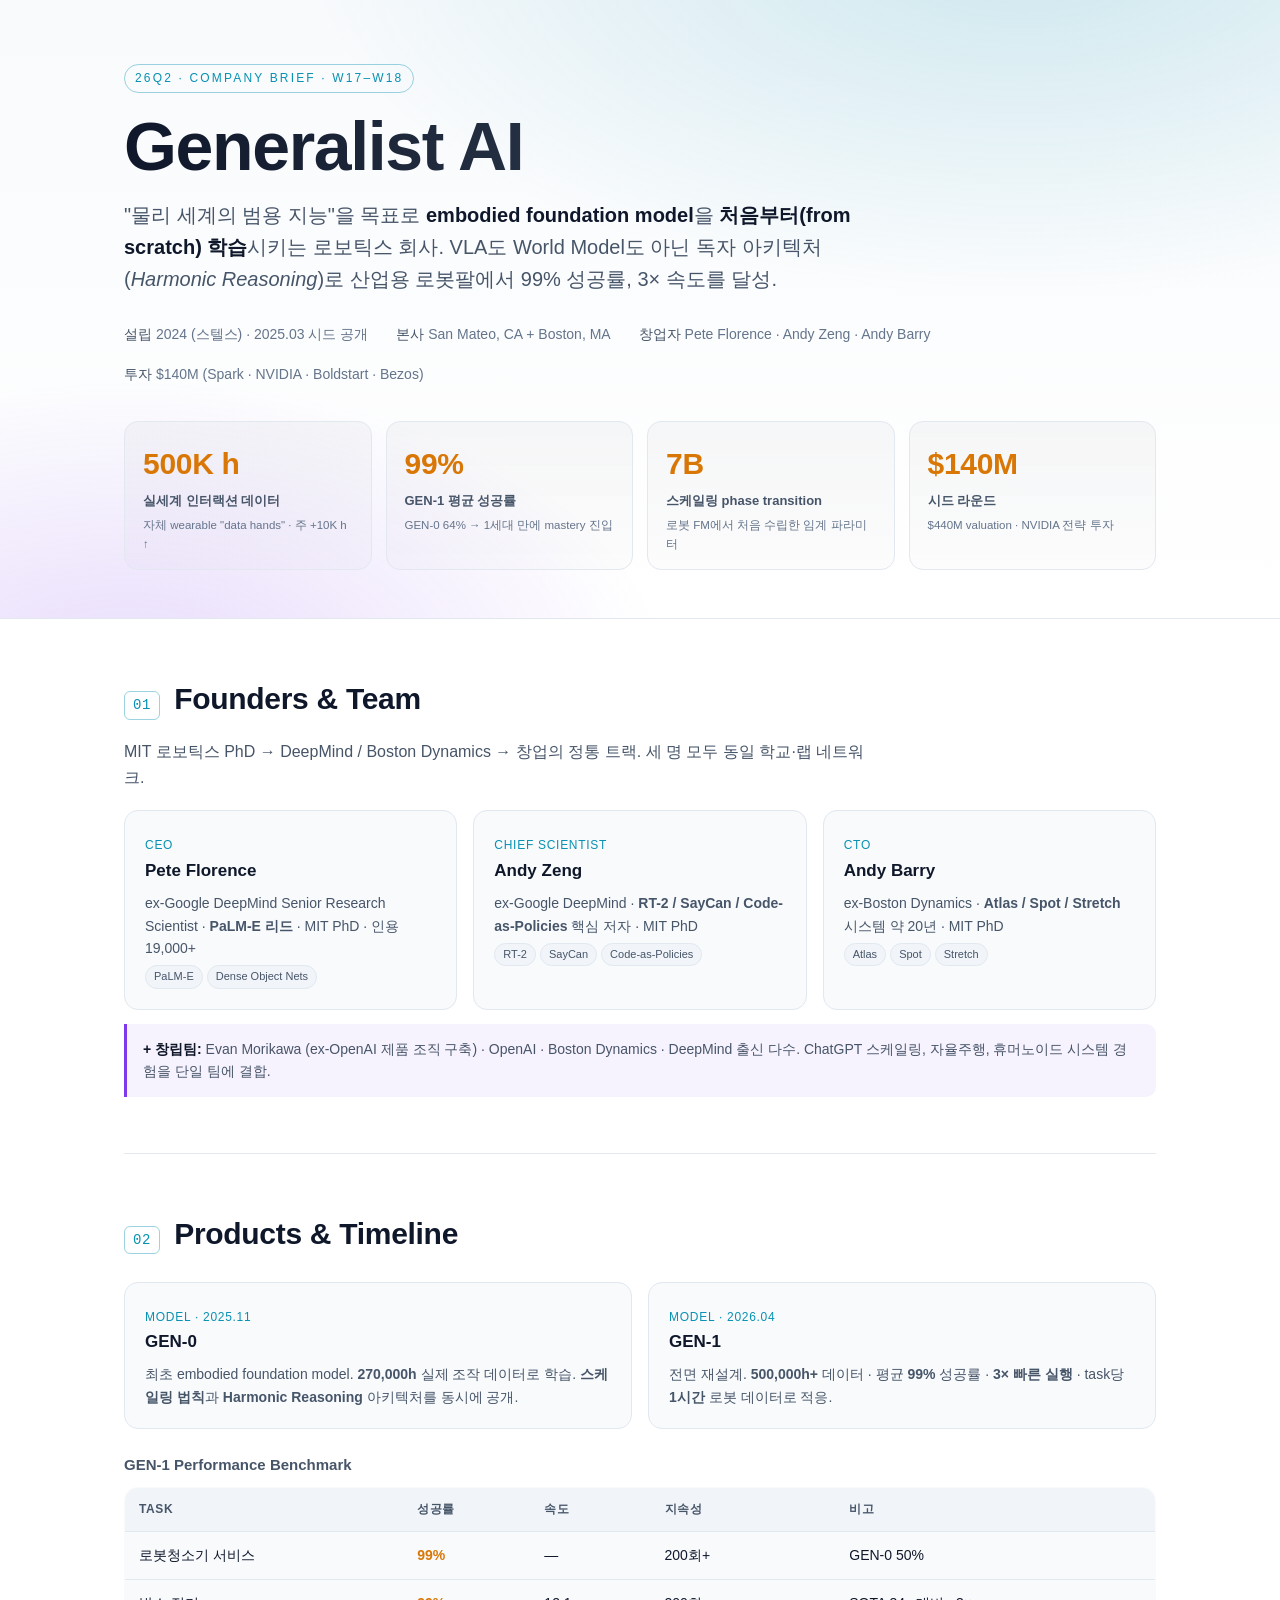
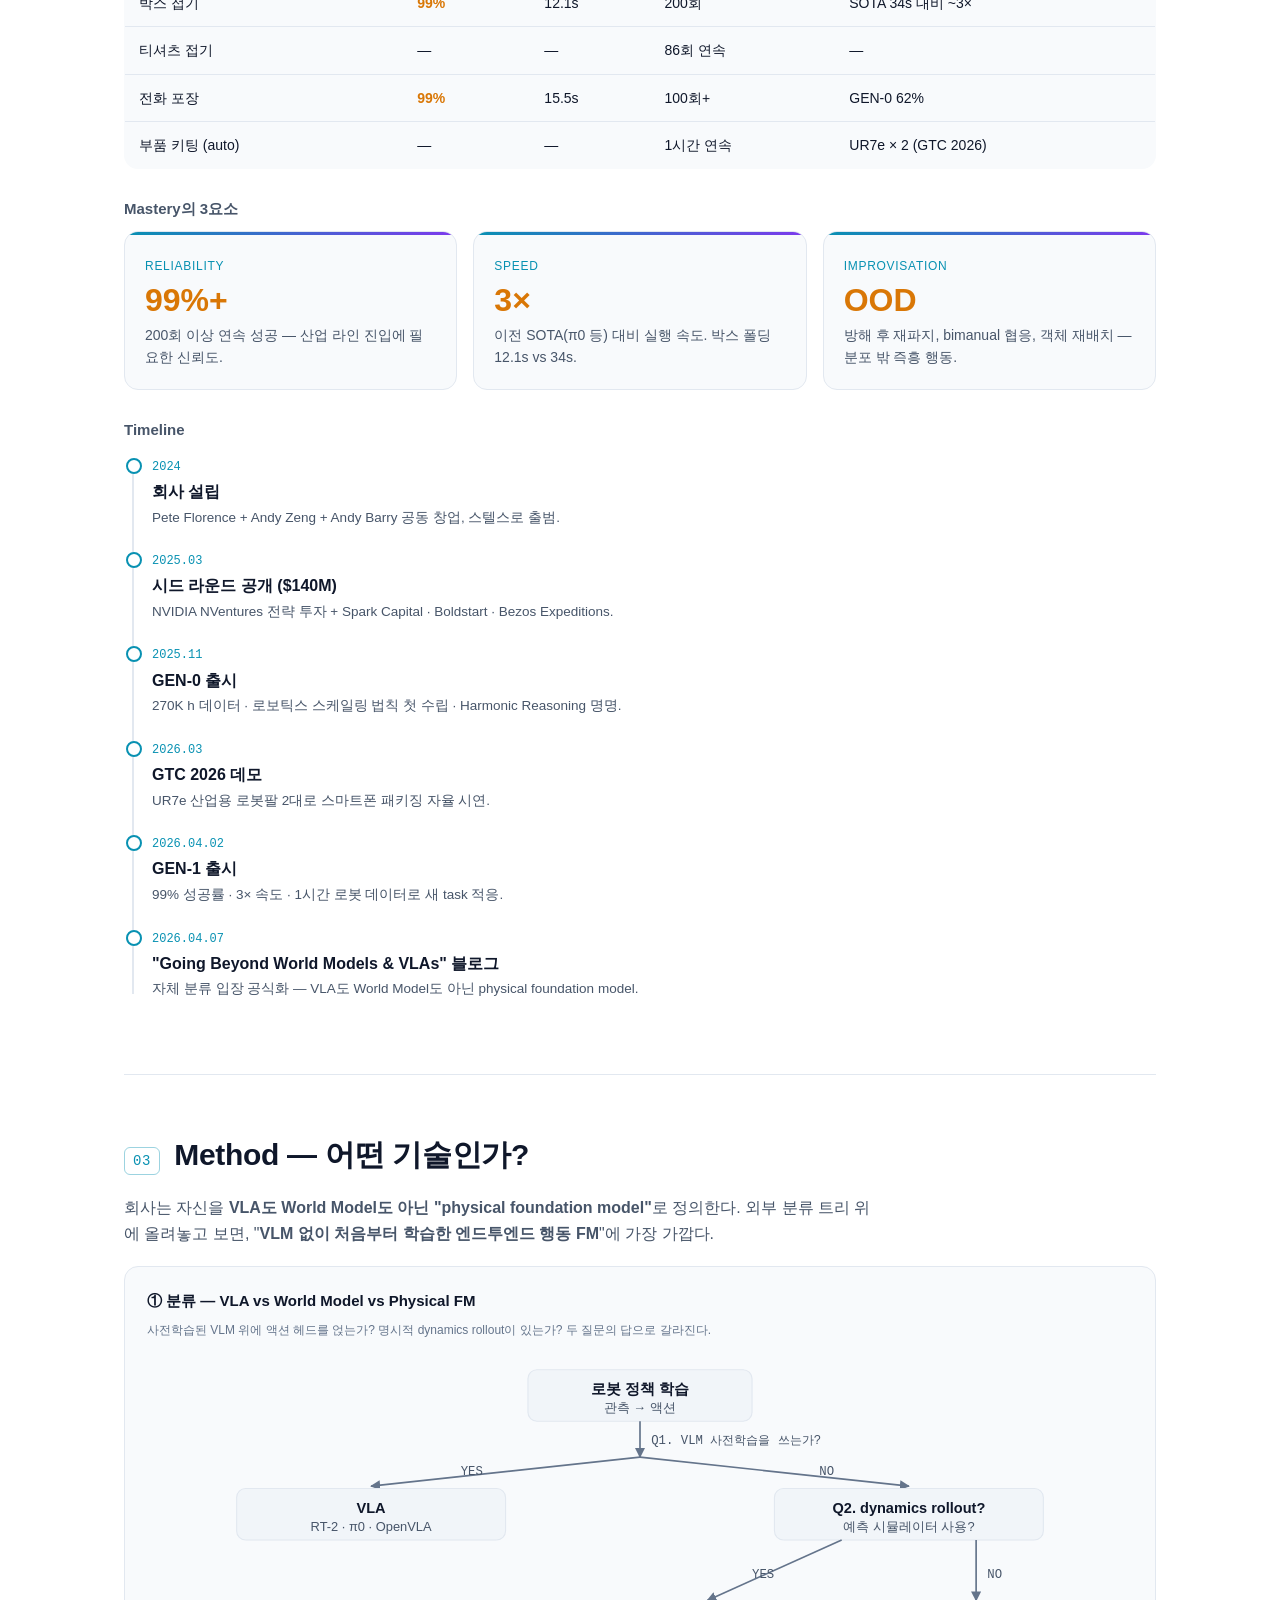
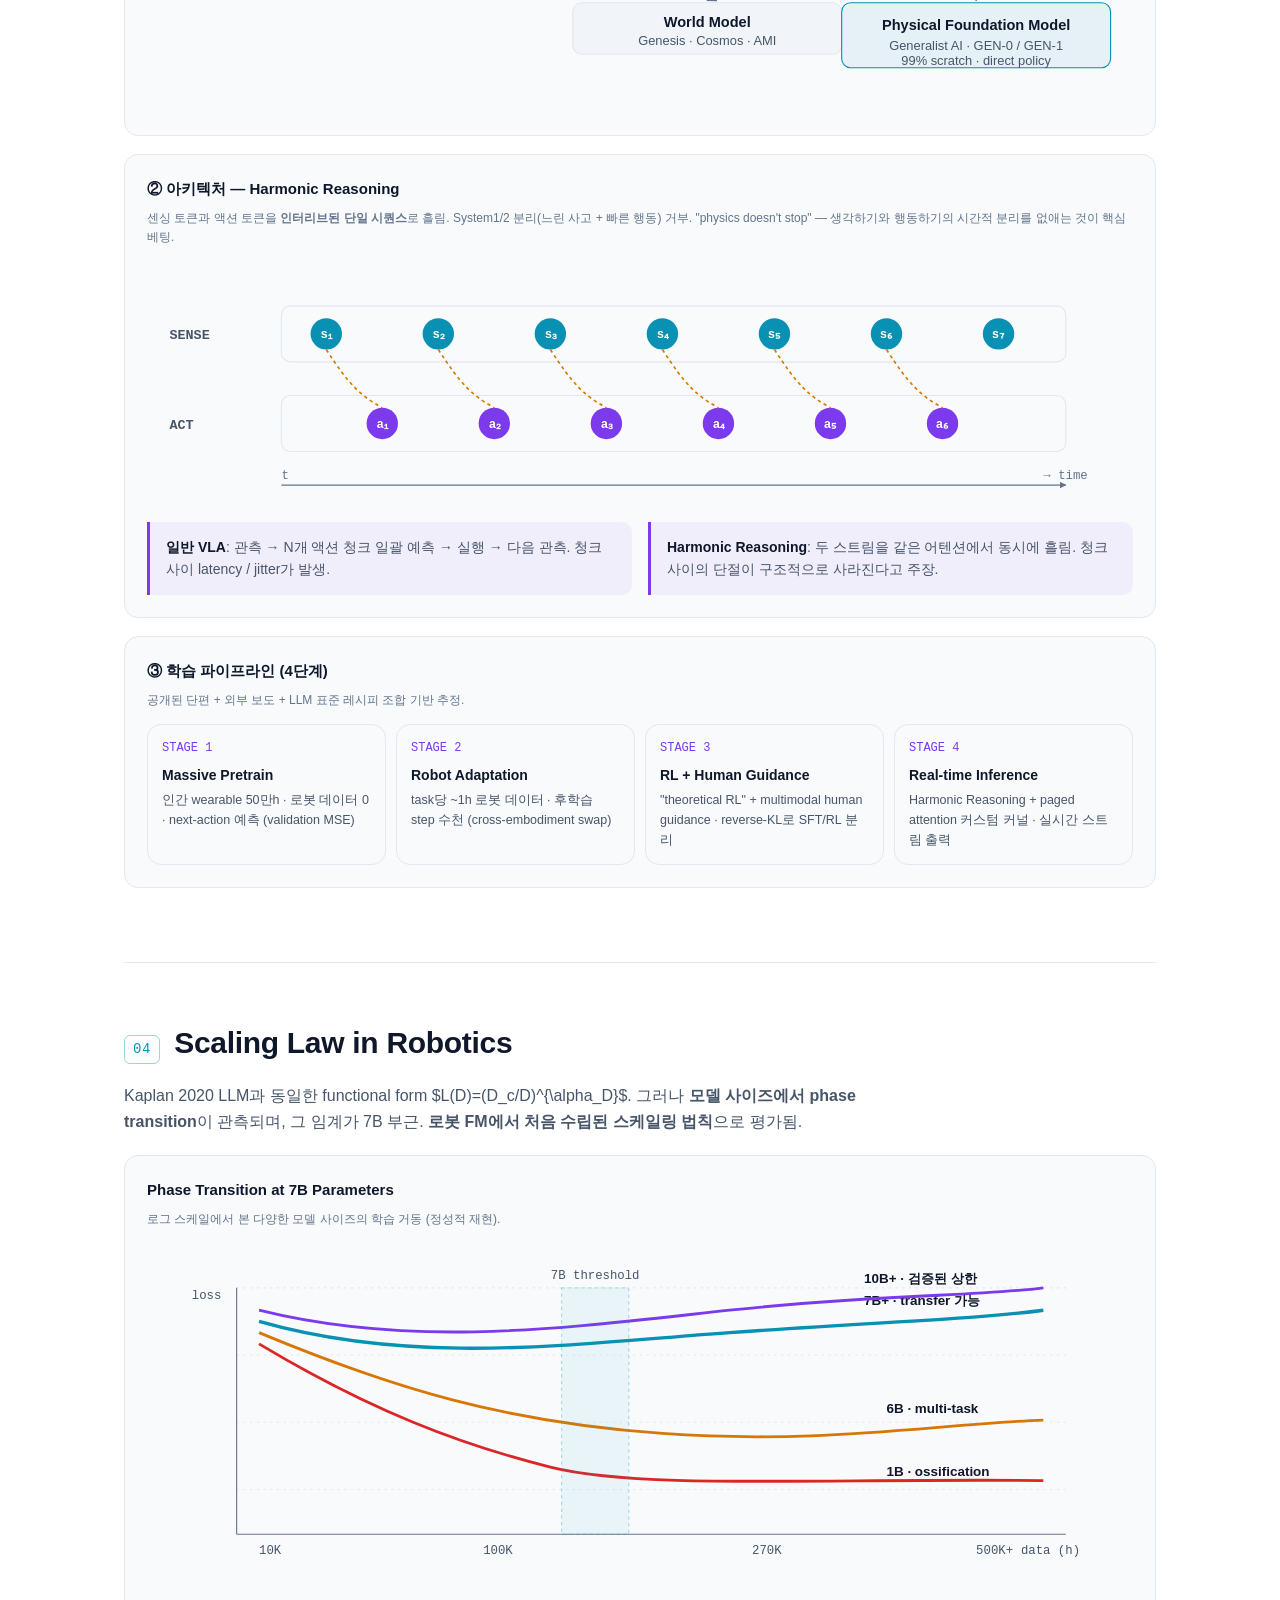
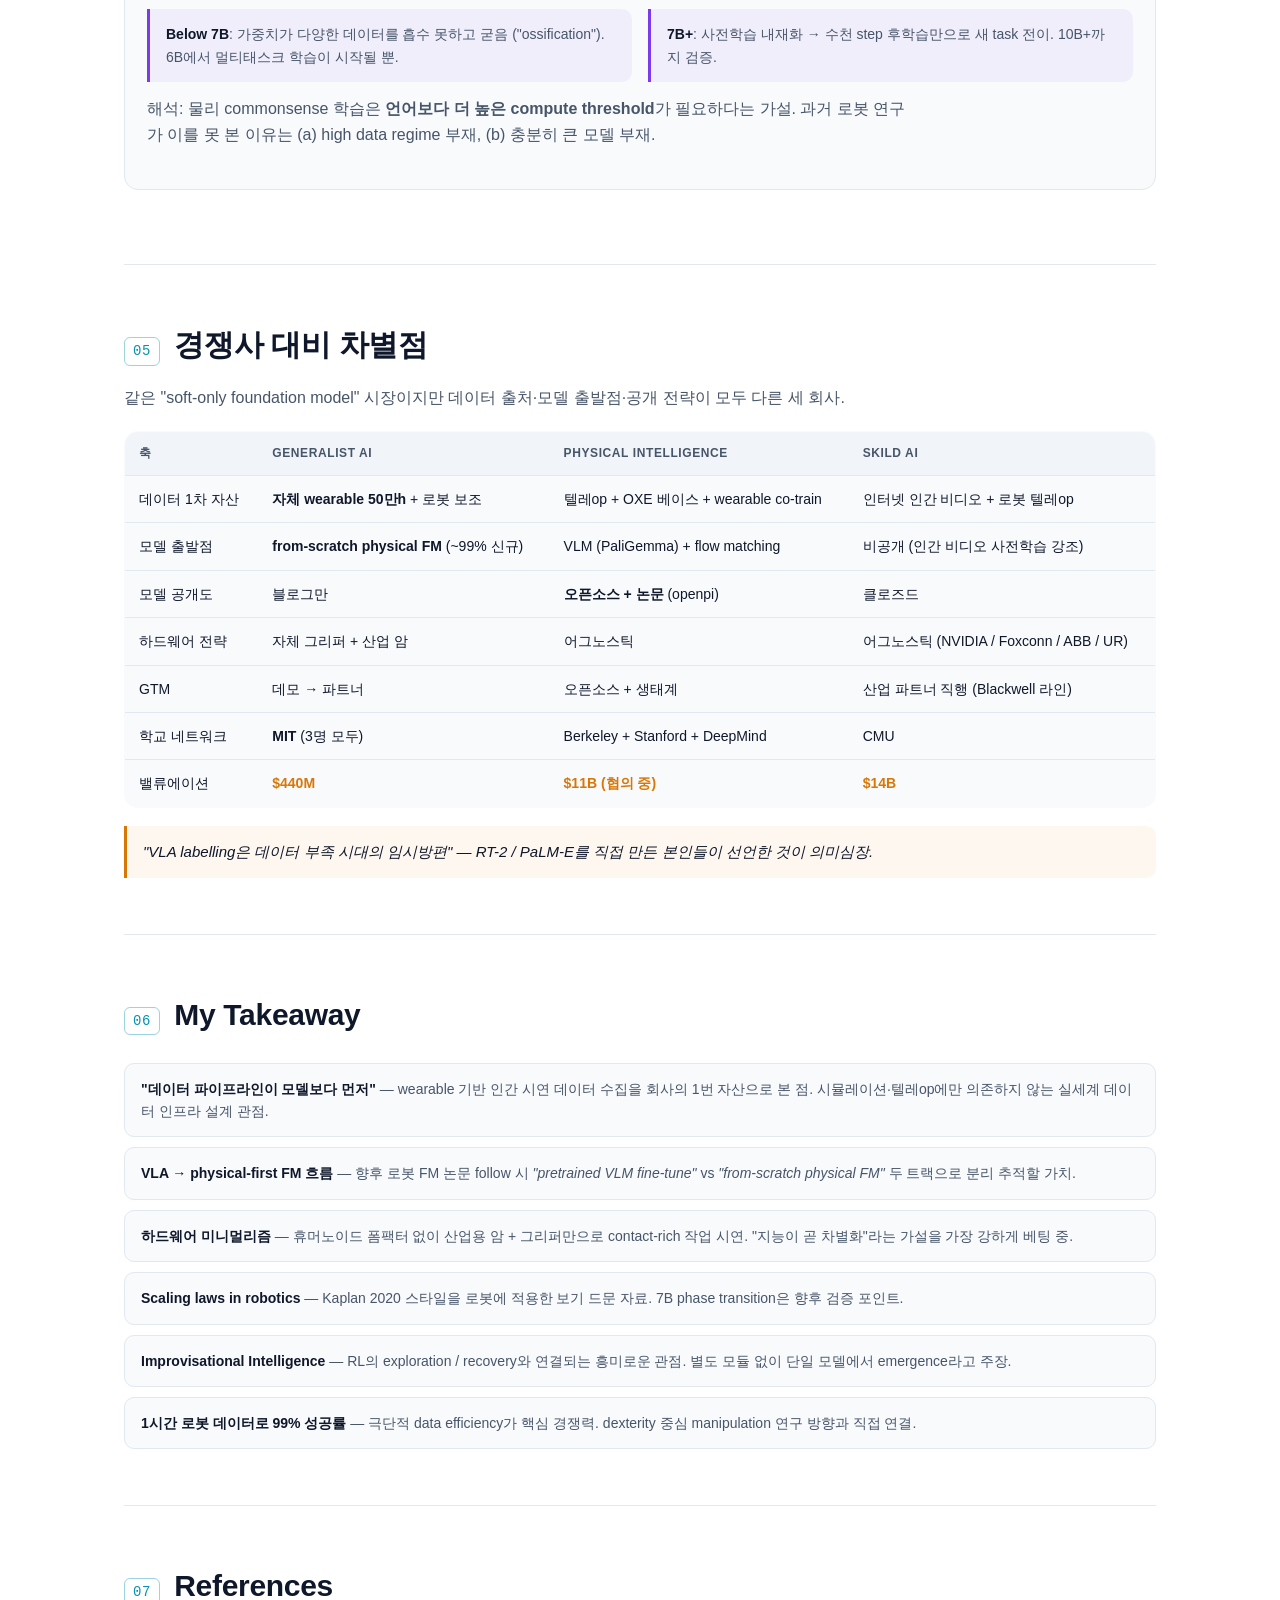
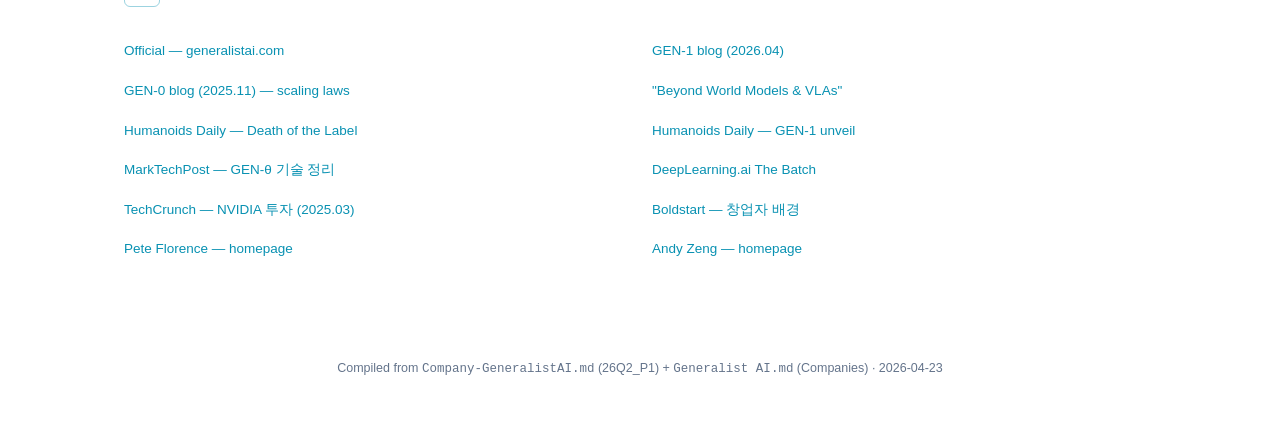
==== commit c8727cd0: "change color" ====
--- a/Company-GeneralistAI.html
+++ b/Company-GeneralistAI.html
@@ -6,18 +6,18 @@
 <title>Generalist AI — Company Brief</title>
 <style>
   :root{
-    --bg:#0a0d12;
-    --bg-2:#10151c;
-    --bg-3:#161c25;
-    --line:#222a36;
-    --text:#e6ebf2;
-    --text-2:#a6b1c2;
-    --muted:#6b7686;
-    --accent:#22d3ee;       /* cyan — 데이터/모델 */
-    --accent-2:#fbbf24;     /* amber — 강조 수치 */
-    --accent-3:#a78bfa;     /* purple — method */
-    --good:#34d399;
-    --warn:#f87171;
+    --bg:#ffffff;
+    --bg-2:#f8fafc;
+    --bg-3:#f1f5f9;
+    --line:#e2e8f0;
+    --text:#0f172a;
+    --text-2:#475569;
+    --muted:#64748b;
+    --accent:#0891b2;       /* cyan — 데이터/모델 */
+    --accent-2:#d97706;     /* amber — 강조 수치 */
+    --accent-3:#7c3aed;     /* purple — method */
+    --good:#059669;
+    --warn:#dc2626;
     --radius:14px;
     --maxw:1080px;
   }
@@ -26,8 +26,8 @@
     font-family:-apple-system,BlinkMacSystemFont,"Pretendard","Segoe UI",Roboto,"Apple SD Gothic Neo",sans-serif;
     line-height:1.6;-webkit-font-smoothing:antialiased}
   code,.mono{font-family:ui-monospace,SFMono-Regular,"SF Mono",Menlo,Consolas,monospace}
-  a{color:var(--accent);text-decoration:none;border-bottom:1px dashed rgba(34,211,238,.4)}
-  a:hover{color:#67e8f9;border-bottom-color:#67e8f9}
+  a{color:var(--accent);text-decoration:none;border-bottom:1px dashed rgba(8,145,178,.4)}
+  a:hover{color:#0e7490;border-bottom-color:#0e7490}
 
   .wrap{max-width:var(--maxw);margin:0 auto;padding:0 24px}
 
@@ -35,21 +35,21 @@
   header.hero{
     position:relative;overflow:hidden;
     background:
-      radial-gradient(1200px 600px at 80% -10%, rgba(34,211,238,.18), transparent 60%),
-      radial-gradient(900px 500px at 10% 110%, rgba(167,139,250,.18), transparent 60%),
-      linear-gradient(180deg, #0b1118, #0a0d12);
+      radial-gradient(1200px 600px at 80% -10%, rgba(8,145,178,.18), transparent 60%),
+      radial-gradient(900px 500px at 10% 110%, rgba(124,58,237,.18), transparent 60%),
+      linear-gradient(180deg, #f8fafc, #ffffff);
     border-bottom:1px solid var(--line);
   }
   .hero-inner{padding:64px 24px 48px}
   .eyebrow{
     display:inline-block;color:var(--accent);font-size:12px;letter-spacing:.18em;
-    text-transform:uppercase;border:1px solid rgba(34,211,238,.4);
+    text-transform:uppercase;border:1px solid rgba(8,145,178,.4);
     padding:4px 10px;border-radius:999px;margin-bottom:18px
   }
   h1.title{
     font-size:clamp(36px,6vw,68px);line-height:1.05;margin:0 0 16px;
     letter-spacing:-.02em;font-weight:800;
-    background:linear-gradient(90deg,#fff 0%,#a6b1c2 100%);
+    background:linear-gradient(90deg,#0f172a 0%,#475569 100%);
     -webkit-background-clip:text;background-clip:text;color:transparent;
   }
   .lede{font-size:clamp(16px,2vw,20px);color:var(--text-2);max-width:780px;margin:0 0 28px}
@@ -64,7 +64,7 @@
   }
   @media (max-width:760px){.stats{grid-template-columns:repeat(2,1fr)}}
   .stat{
-    background:linear-gradient(180deg,rgba(255,255,255,.03),rgba(255,255,255,.01));
+    background:linear-gradient(180deg,rgba(15,23,42,.03),rgba(15,23,42,.01));
     border:1px solid var(--line);border-radius:var(--radius);
     padding:18px 18px 16px;
   }
@@ -78,7 +78,7 @@
   .h2{display:flex;align-items:baseline;gap:14px;margin:0 0 24px}
   .h2 .num{
     font-family:ui-monospace,monospace;color:var(--accent);
-    font-size:14px;letter-spacing:.05em;border:1px solid rgba(34,211,238,.4);
+    font-size:14px;letter-spacing:.05em;border:1px solid rgba(8,145,178,.4);
     padding:2px 8px;border-radius:6px
   }
   .h2 h2{font-size:clamp(22px,3vw,30px);margin:0;letter-spacing:-.01em}
@@ -162,18 +162,18 @@
   .refs{display:grid;grid-template-columns:1fr 1fr;gap:6px 24px}
   @media (max-width:760px){.refs{grid-template-columns:1fr}}
   .refs a{font-size:13.5px;display:block;padding:6px 0;border-bottom:0}
-  .refs a:hover{color:#67e8f9}
+  .refs a:hover{color:#0e7490}
 
   footer{padding:36px 24px 60px;text-align:center;color:var(--muted);font-size:12.5px}
   footer a{color:var(--text-2);border:none}
 
   .callout{
-    border-left:3px solid var(--accent-3);background:rgba(167,139,250,.06);
+    border-left:3px solid var(--accent-3);background:rgba(124,58,237,.06);
     padding:14px 16px;border-radius:0 10px 10px 0;color:var(--text-2);font-size:14px
   }
   .callout b{color:var(--text)}
   .quote{
-    border-left:3px solid var(--accent-2);background:rgba(251,191,36,.06);
+    border-left:3px solid var(--accent-2);background:rgba(217,119,6,.06);
     padding:14px 16px;border-radius:0 10px 10px 0;color:var(--text);font-size:15px;
     font-style:italic
   }
@@ -344,16 +344,16 @@
       <svg viewBox="0 0 880 320" role="img" aria-label="classification tree">
         <defs>
           <marker id="arr" viewBox="0 0 10 10" refX="9" refY="5" markerWidth="6" markerHeight="6" orient="auto">
-            <path d="M0,0 L10,5 L0,10 z" fill="#6b7686"/>
+            <path d="M0,0 L10,5 L0,10 z" fill="#64748b"/>
           </marker>
           <style>
-            .nbox{fill:#161c25;stroke:#222a36}
-            .nlabel{fill:#e6ebf2;font:600 13px -apple-system,sans-serif}
-            .nsub{fill:#a6b1c2;font:11.5px -apple-system,sans-serif}
-            .edge{stroke:#6b7686;stroke-width:1.5;fill:none}
-            .elabel{fill:#a6b1c2;font:11px ui-monospace,monospace}
-            .hi{stroke:#22d3ee;fill:rgba(34,211,238,.08)}
-            .hi .nlabel{fill:#22d3ee}
+            .nbox{fill:#f1f5f9;stroke:#e2e8f0}
+            .nlabel{fill:#0f172a;font:600 13px -apple-system,sans-serif}
+            .nsub{fill:#475569;font:11.5px -apple-system,sans-serif}
+            .edge{stroke:#64748b;stroke-width:1.5;fill:none}
+            .elabel{fill:#475569;font:11px ui-monospace,monospace}
+            .hi{stroke:#0891b2;fill:rgba(8,145,178,.08)}
+            .hi .nlabel{fill:#0891b2}
           </style>
         </defs>
 
@@ -408,14 +408,14 @@
       <svg viewBox="0 0 880 220" role="img" aria-label="harmonic reasoning token stream">
         <defs>
           <style>
-            .lane{fill:#10151c;stroke:#222a36}
-            .lane-l{fill:#a6b1c2;font:600 12px ui-monospace,monospace}
-            .tok-s{fill:#22d3ee}
-            .tok-a{fill:#a78bfa}
-            .toklabel{fill:#0a0d12;font:600 11px ui-monospace,monospace}
-            .axis{stroke:#6b7686;stroke-width:1}
-            .axisl{fill:#6b7686;font:11px ui-monospace,monospace}
-            .arrow{stroke:#fbbf24;stroke-width:1.5;fill:none;stroke-dasharray:3 3}
+            .lane{fill:#f8fafc;stroke:#e2e8f0}
+            .lane-l{fill:#475569;font:600 12px ui-monospace,monospace}
+            .tok-s{fill:#0891b2}
+            .tok-a{fill:#7c3aed}
+            .toklabel{fill:#ffffff;font:600 11px ui-monospace,monospace}
+            .axis{stroke:#64748b;stroke-width:1}
+            .axisl{fill:#64748b;font:11px ui-monospace,monospace}
+            .arrow{stroke:#d97706;stroke-width:1.5;fill:none;stroke-dasharray:3 3}
           </style>
         </defs>
 
@@ -515,14 +515,14 @@
       <svg viewBox="0 0 880 320" role="img" aria-label="scaling law phase transition">
         <defs>
           <style>
-            .ax{stroke:#6b7686;stroke-width:1}
-            .axl{fill:#a6b1c2;font:11px ui-monospace,monospace}
-            .grid{stroke:#222a36;stroke-width:1;stroke-dasharray:2 4}
-            .c1{stroke:#f87171;stroke-width:2.5;fill:none}
-            .c6{stroke:#fbbf24;stroke-width:2.5;fill:none}
-            .c7{stroke:#22d3ee;stroke-width:3;fill:none}
-            .c10{stroke:#a78bfa;stroke-width:2.5;fill:none}
-            .lbl{fill:#e6ebf2;font:600 12px -apple-system,sans-serif}
+            .ax{stroke:#64748b;stroke-width:1}
+            .axl{fill:#475569;font:11px ui-monospace,monospace}
+            .grid{stroke:#e2e8f0;stroke-width:1;stroke-dasharray:2 4}
+            .c1{stroke:#dc2626;stroke-width:2.5;fill:none}
+            .c6{stroke:#d97706;stroke-width:2.5;fill:none}
+            .c7{stroke:#0891b2;stroke-width:3;fill:none}
+            .c10{stroke:#7c3aed;stroke-width:2.5;fill:none}
+            .lbl{fill:#0f172a;font:600 12px -apple-system,sans-serif}
           </style>
         </defs>
 
@@ -545,23 +545,23 @@
 
         <!-- 1B: ossifies (flat after early descent) -->
         <path d="M100,90 C 200,150 280,180 360,200 S 600,210 800,212" class="c1"/>
-        <text x="660" y="208" class="lbl" fill="#f87171">1B · ossification</text>
+        <text x="660" y="208" class="lbl" fill="#dc2626">1B · ossification</text>
 
         <!-- 6B: improves but plateau -->
         <path d="M100,80 C 220,130 320,160 460,170 S 700,162 800,158" class="c6"/>
-        <text x="660" y="152" class="lbl" fill="#fbbf24">6B · multi-task</text>
+        <text x="660" y="152" class="lbl" fill="#d97706">6B · multi-task</text>
 
         <!-- 7B+: clean power law -->
         <path d="M100,70 C 240,110 380,90 520,80 S 740,68 800,60" class="c7"/>
-        <text x="640" y="55" class="lbl" fill="#22d3ee">7B+ · transfer 가능</text>
+        <text x="640" y="55" class="lbl" fill="#0891b2">7B+ · transfer 가능</text>
 
         <!-- 10B+ -->
         <path d="M100,60 C 240,95 380,75 520,60 S 740,48 800,40" class="c10"/>
-        <text x="640" y="36" class="lbl" fill="#a78bfa">10B+ · 검증된 상한</text>
+        <text x="640" y="36" class="lbl" fill="#7c3aed">10B+ · 검증된 상한</text>
 
         <!-- threshold band -->
-        <rect x="370" y="40" width="60" height="220" fill="rgba(34,211,238,.06)" stroke="rgba(34,211,238,.3)" stroke-dasharray="3 3"/>
-        <text x="400" y="32" text-anchor="middle" class="axl" fill="#22d3ee">7B threshold</text>
+        <rect x="370" y="40" width="60" height="220" fill="rgba(8,145,178,.06)" stroke="rgba(8,145,178,.3)" stroke-dasharray="3 3"/>
+        <text x="400" y="32" text-anchor="middle" class="axl" fill="#0891b2">7B threshold</text>
       </svg>
 
       <div class="grid-2" style="margin-top:8px">
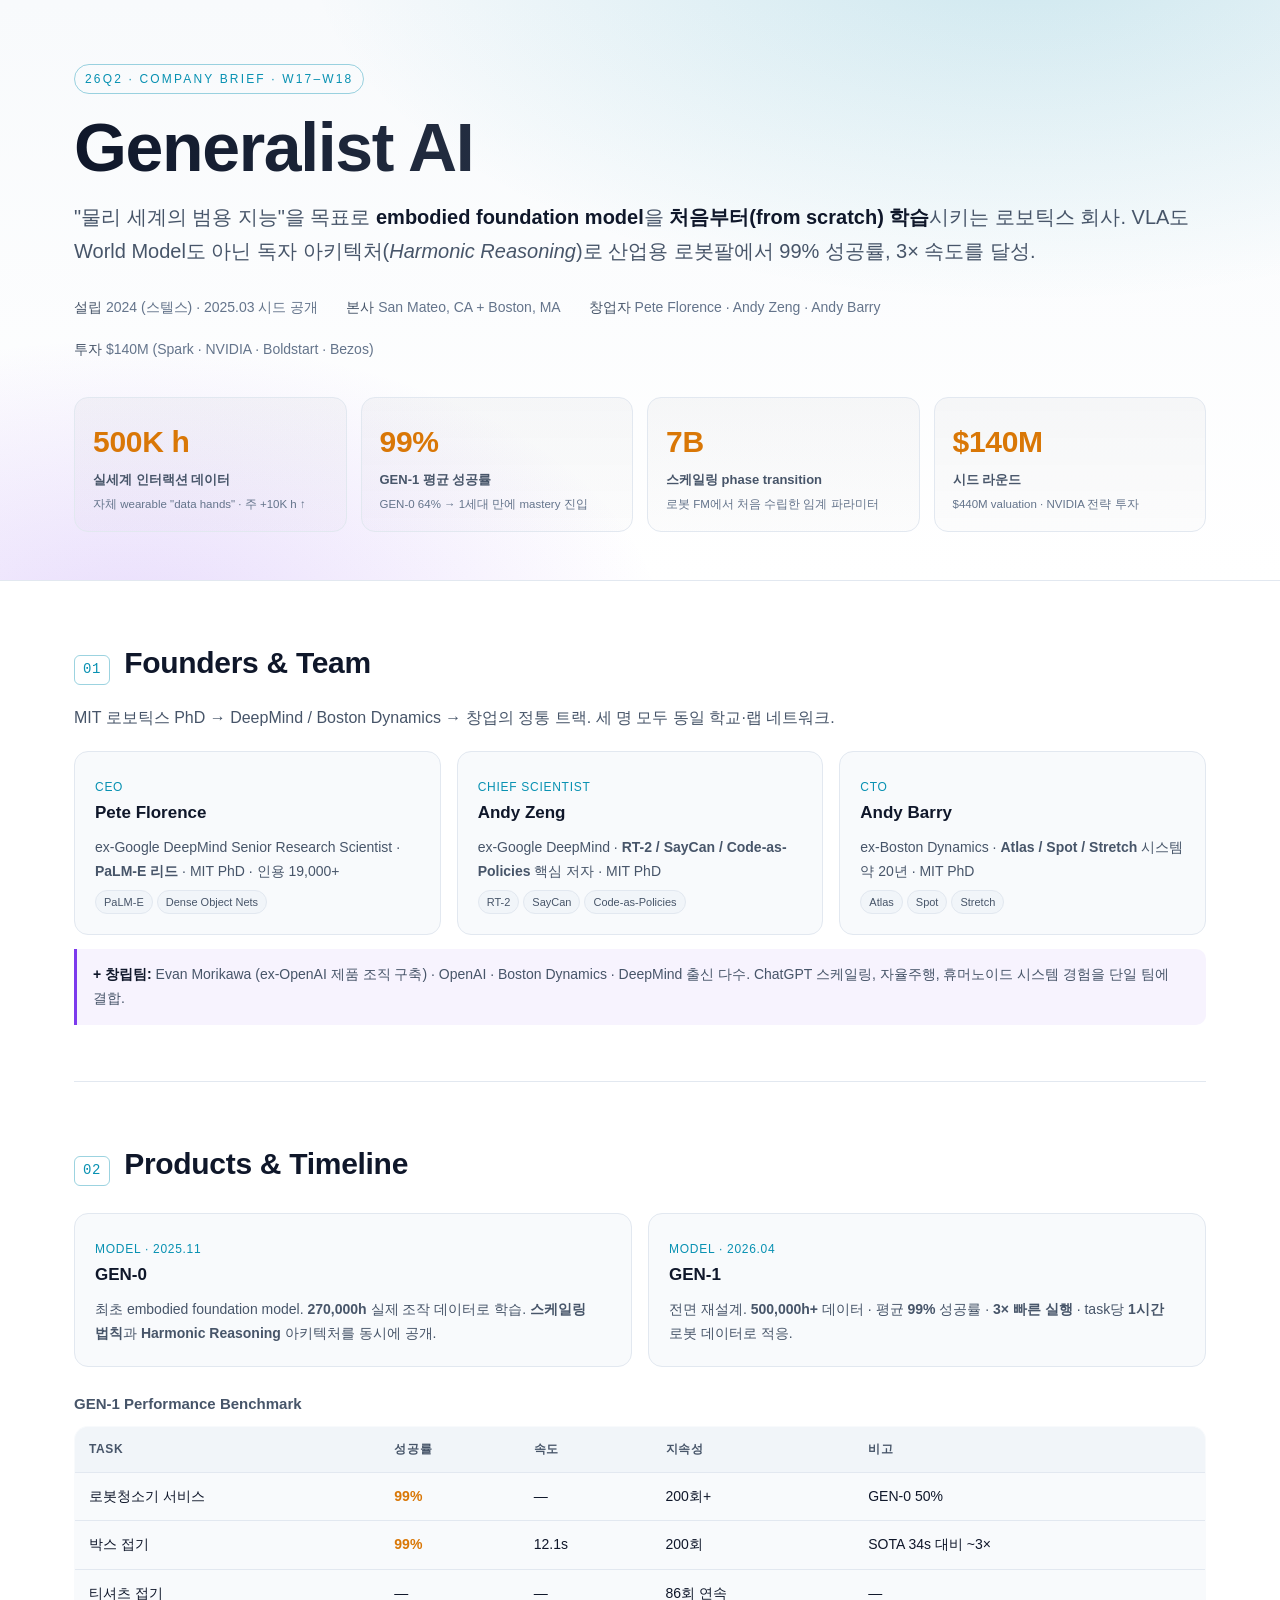
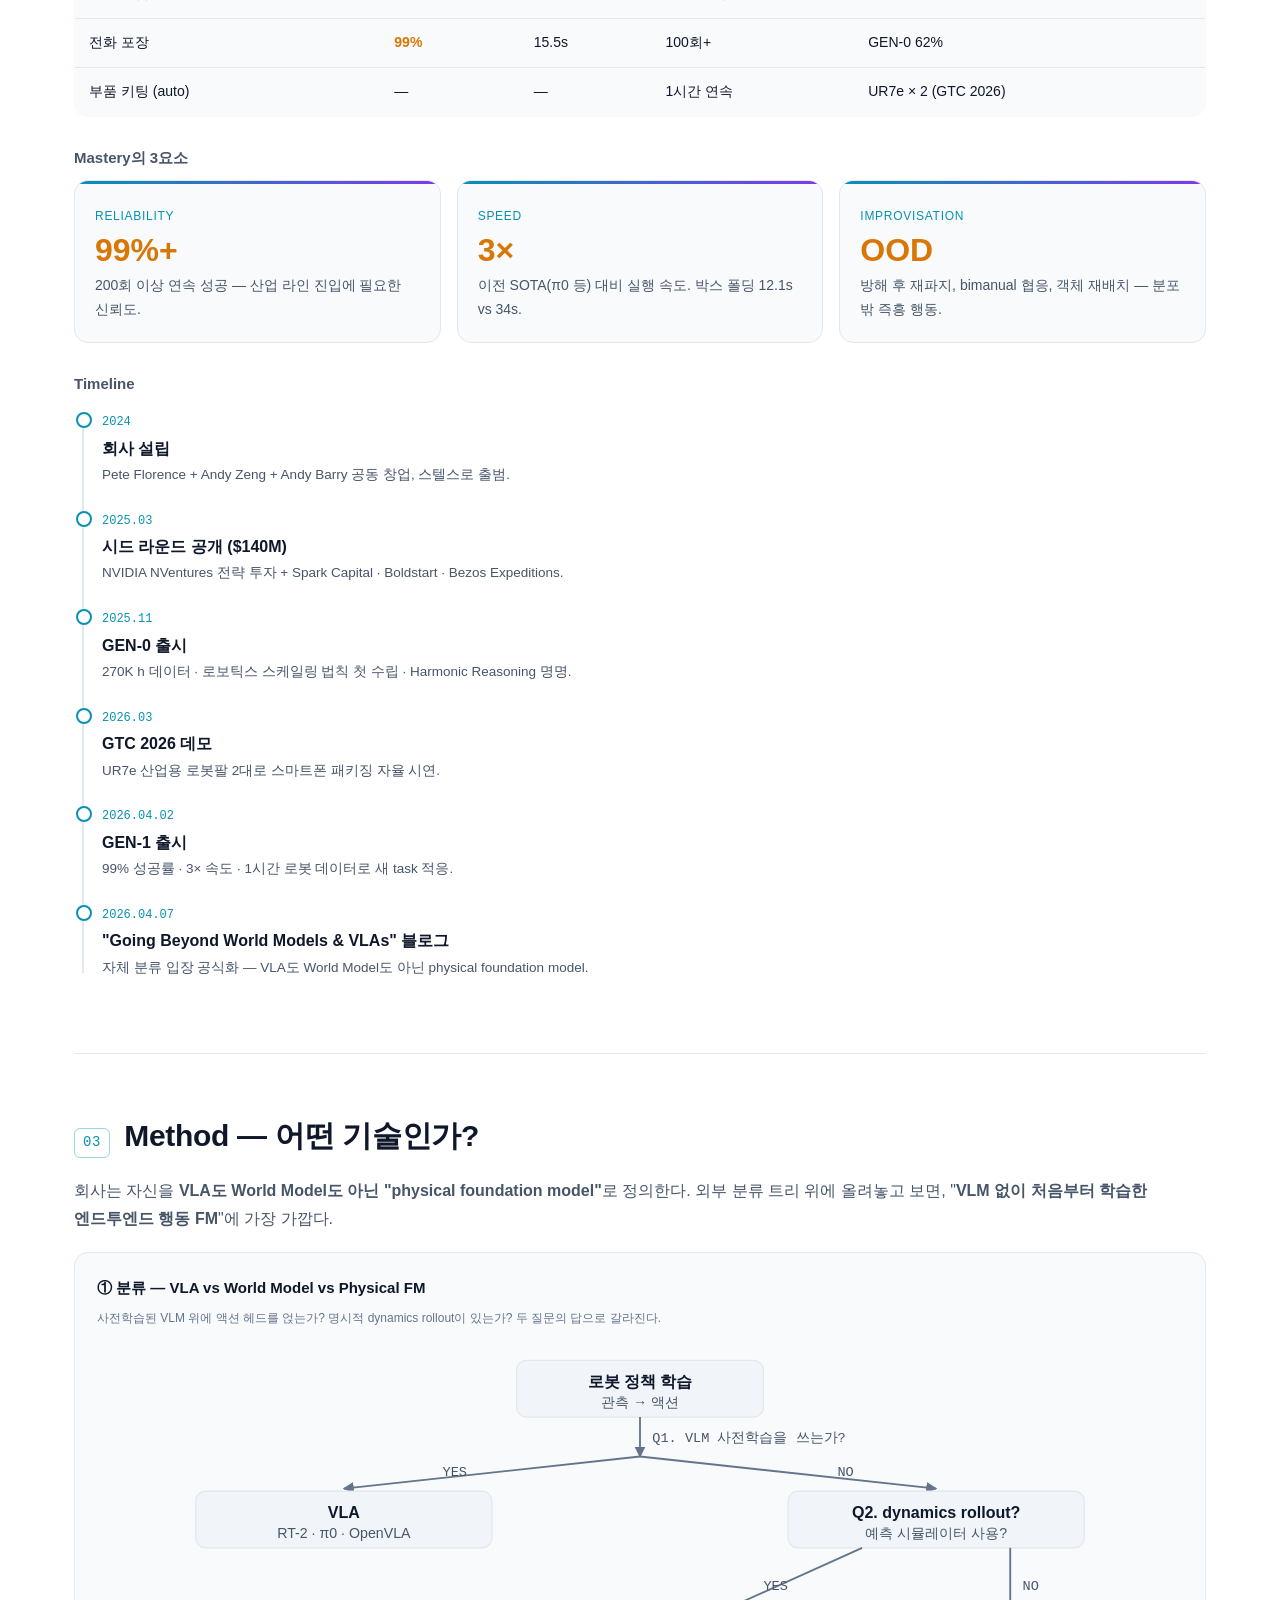
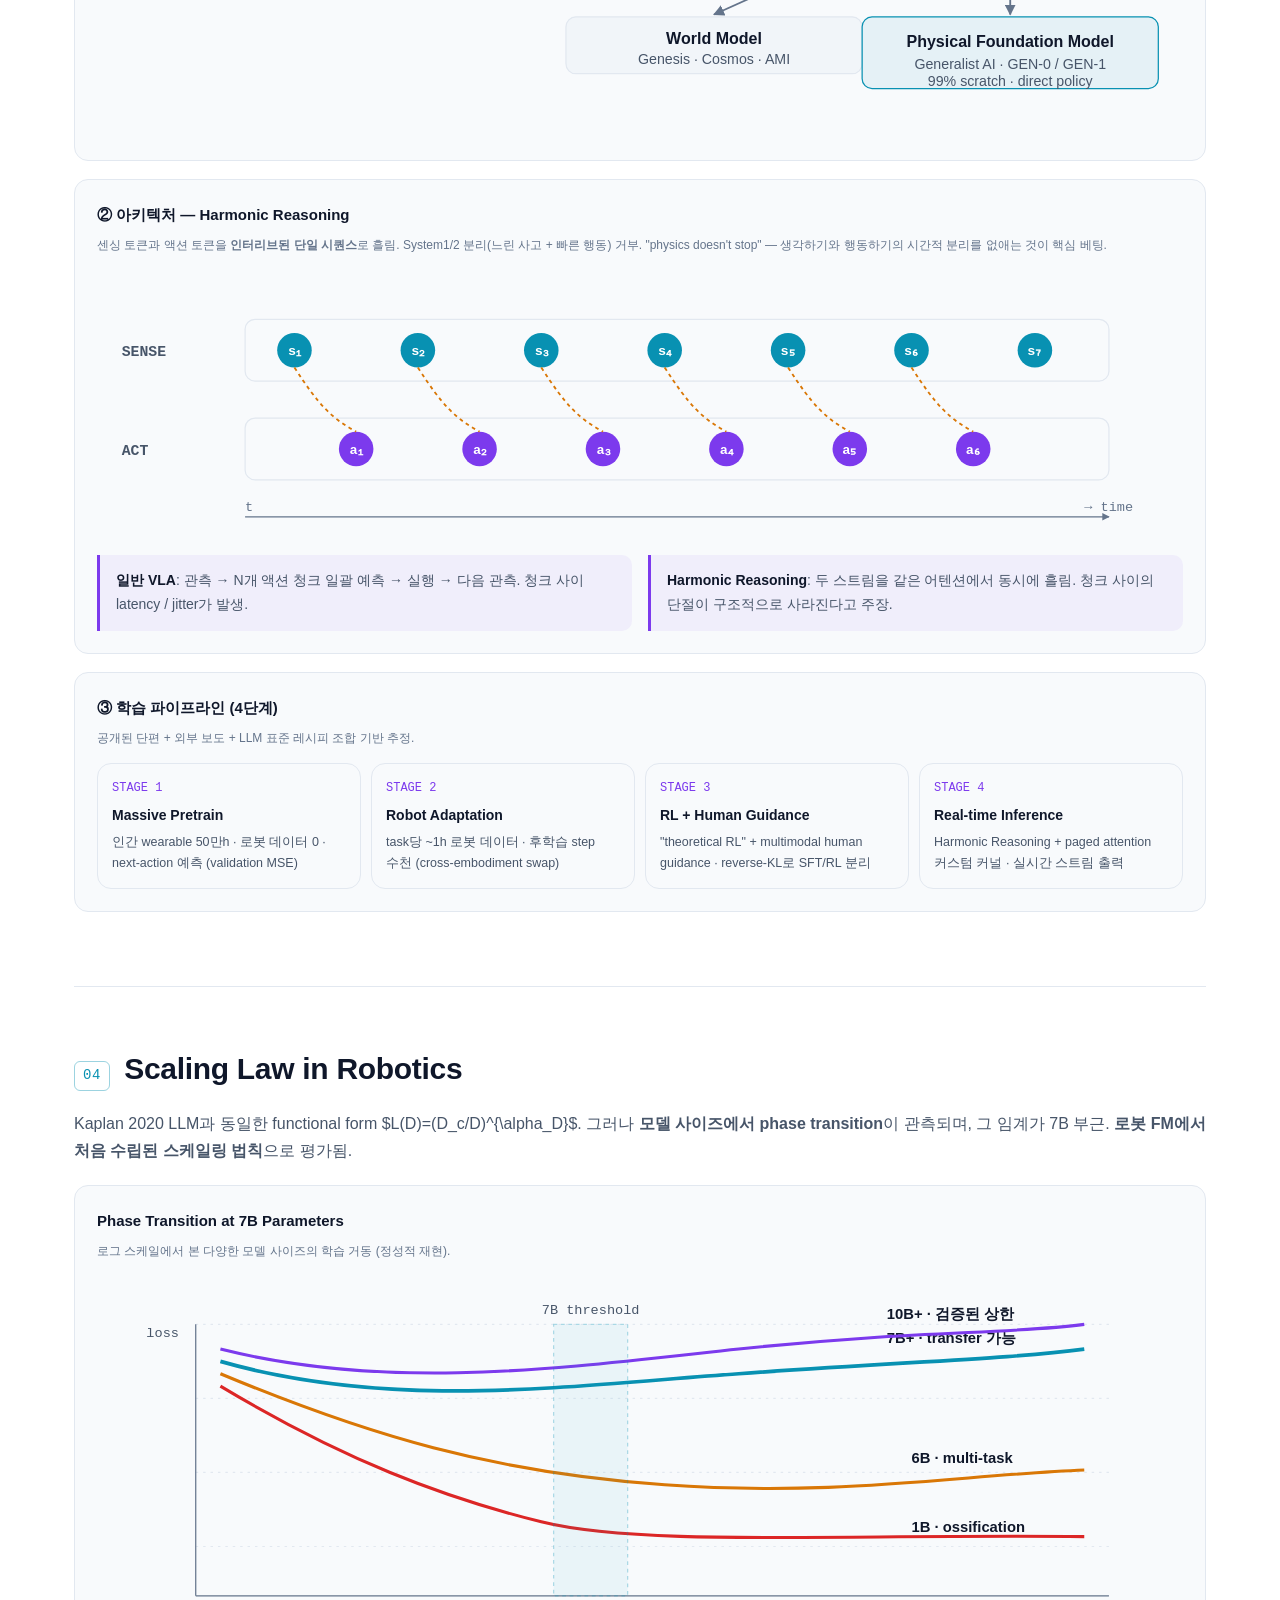
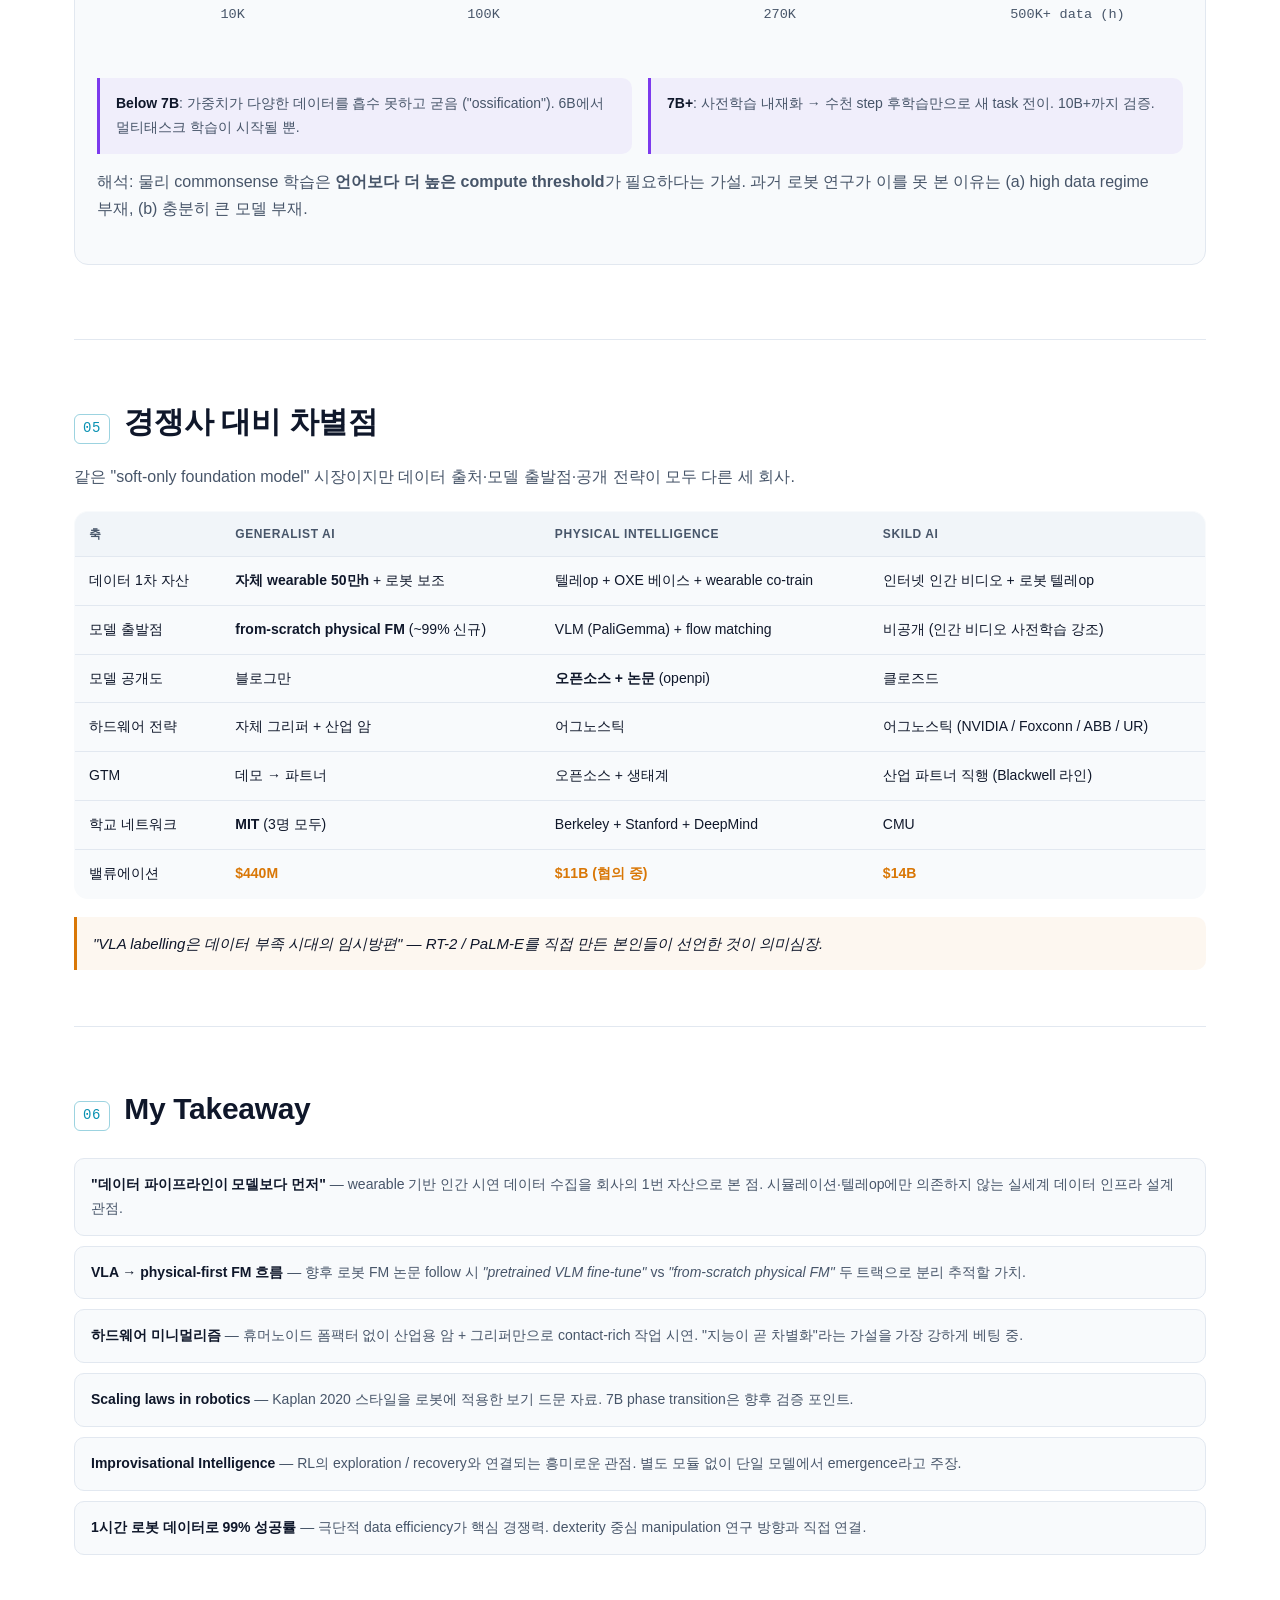
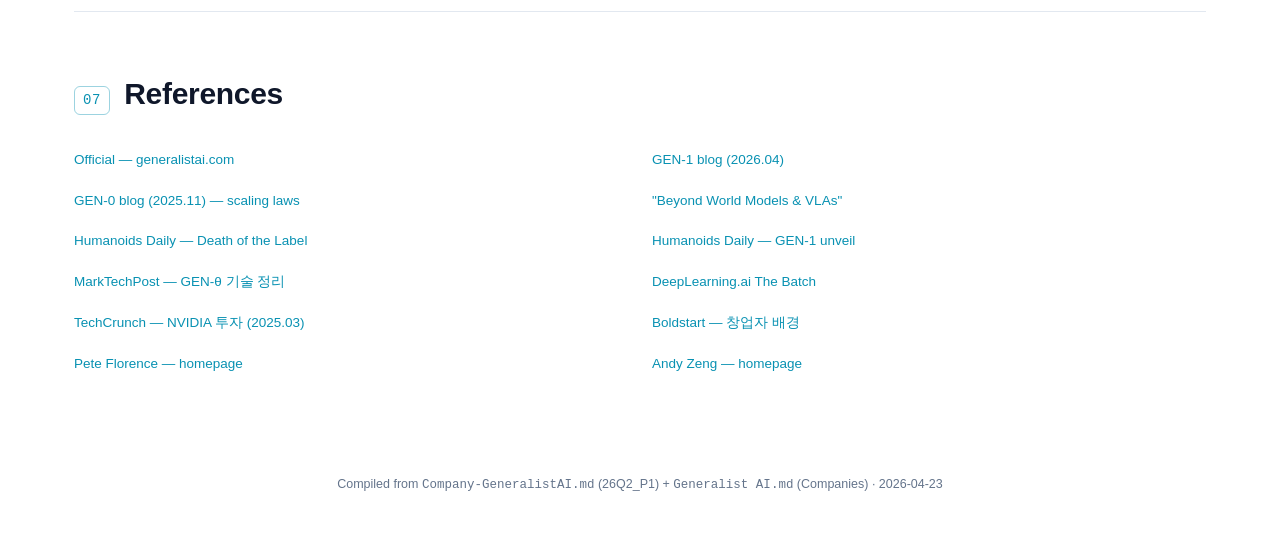
==== commit 0c481983: "minor update" ====
--- a/Company-GeneralistAI.html
+++ b/Company-GeneralistAI.html
@@ -19,12 +19,13 @@
     --good:#059669;
     --warn:#dc2626;
     --radius:14px;
-    --maxw:1080px;
+    --maxw:1180px;
   }
   *{box-sizing:border-box}
   html,body{margin:0;padding:0;background:var(--bg);color:var(--text);
     font-family:-apple-system,BlinkMacSystemFont,"Pretendard","Segoe UI",Roboto,"Apple SD Gothic Neo",sans-serif;
-    line-height:1.6;-webkit-font-smoothing:antialiased}
+    line-height:1.7;-webkit-font-smoothing:antialiased;
+    word-break:keep-all;overflow-wrap:break-word}
   code,.mono{font-family:ui-monospace,SFMono-Regular,"SF Mono",Menlo,Consolas,monospace}
   a{color:var(--accent);text-decoration:none;border-bottom:1px dashed rgba(8,145,178,.4)}
   a:hover{color:#0e7490;border-bottom-color:#0e7490}
@@ -52,7 +53,7 @@
     background:linear-gradient(90deg,#0f172a 0%,#475569 100%);
     -webkit-background-clip:text;background-clip:text;color:transparent;
   }
-  .lede{font-size:clamp(16px,2vw,20px);color:var(--text-2);max-width:780px;margin:0 0 28px}
+  .lede{font-size:clamp(16px,2vw,20px);color:var(--text-2);margin:0 0 28px}
   .lede strong{color:var(--text)}
   .meta-row{display:flex;flex-wrap:wrap;gap:18px 28px;color:var(--muted);font-size:14px}
   .meta-row span b{color:var(--text-2);font-weight:500}
@@ -82,7 +83,7 @@
     padding:2px 8px;border-radius:6px
   }
   .h2 h2{font-size:clamp(22px,3vw,30px);margin:0;letter-spacing:-.01em}
-  .lead{color:var(--text-2);max-width:760px;margin:-8px 0 20px}
+  .lead{color:var(--text-2);margin:-8px 0 20px}
 
   /* ---------- CARDS ---------- */
   .grid-3{display:grid;grid-template-columns:repeat(3,1fr);gap:16px}
